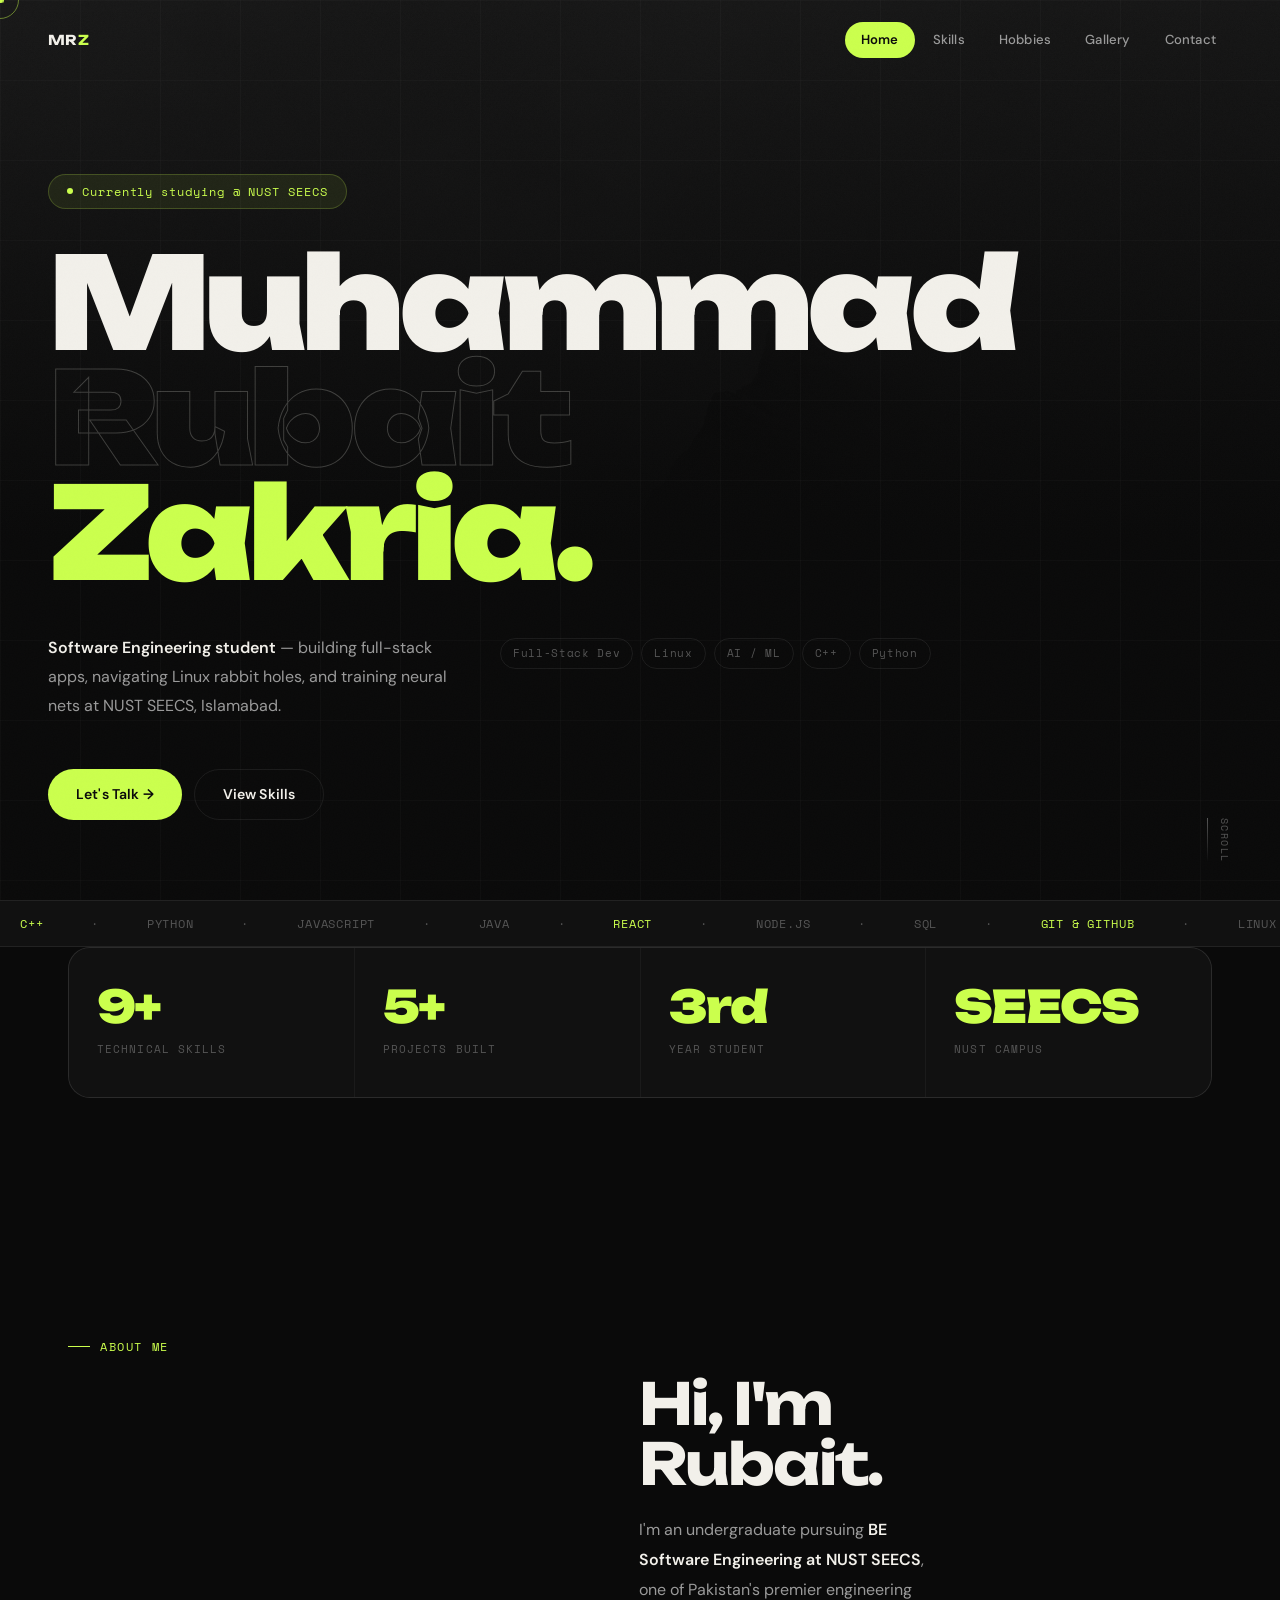
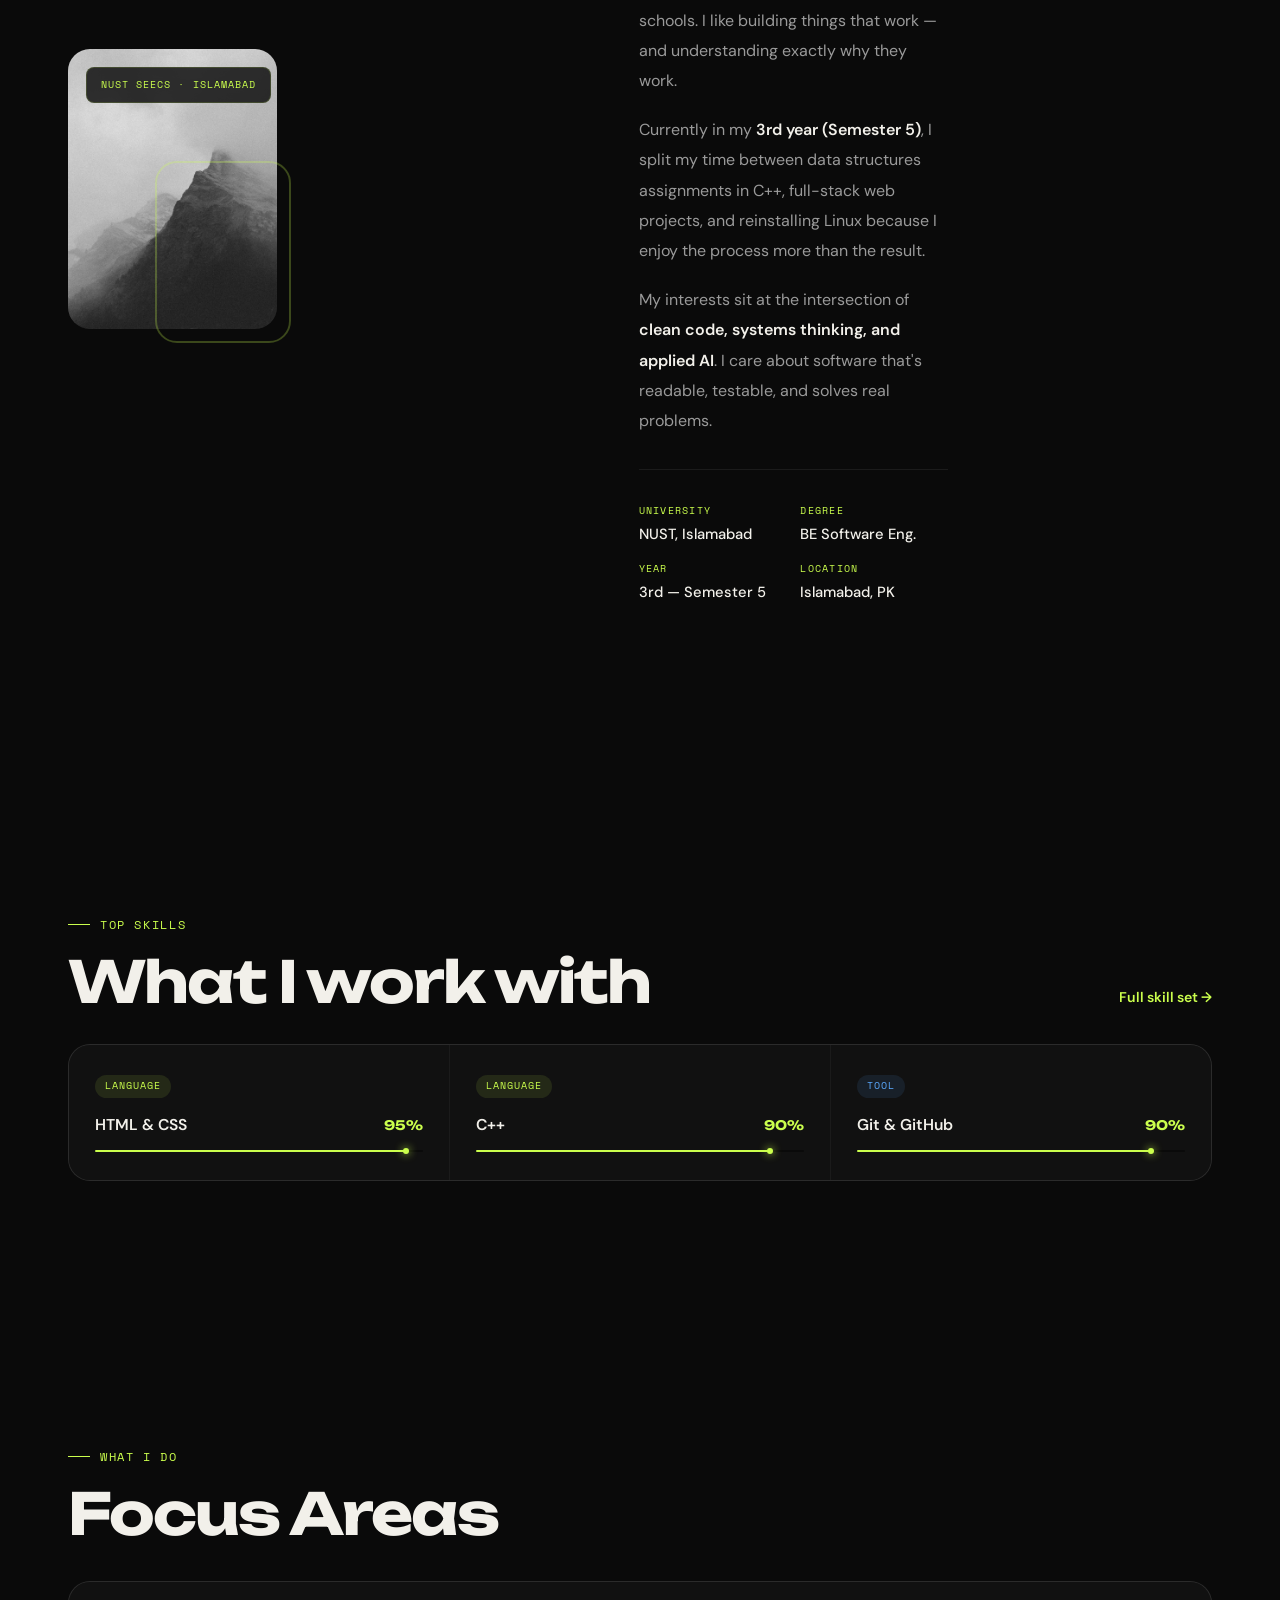
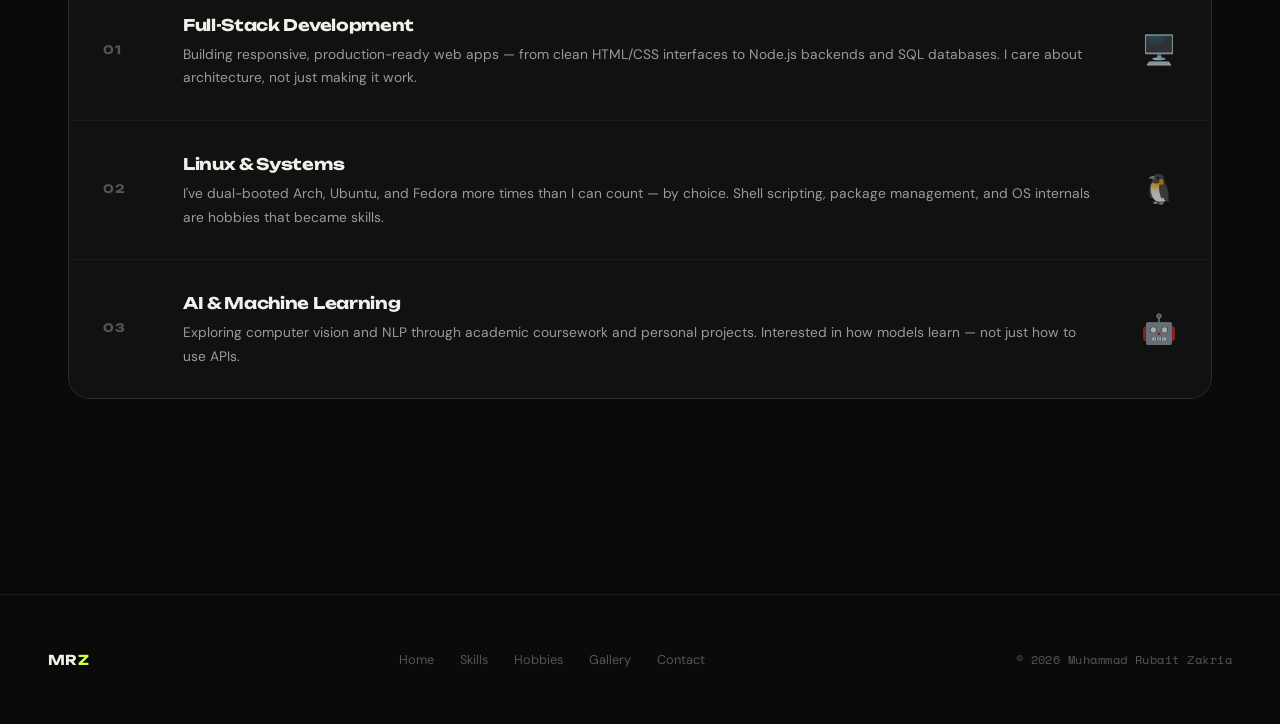
==== index.html @ 97ca0c3e "feat: Portfolio v2.0 — complete UI/UX makeover New design system: Editorial Dark x Electric Lime - B" ====
﻿<!DOCTYPE html>
<!-- index.html — Home · Portfolio v2.0 · Muhammad Rubait Zakria -->
<html lang="en">
<head>
  <meta charset="UTF-8">
  <meta name="viewport" content="width=device-width, initial-scale=1.0">
  <meta name="description" content="Muhammad Rubait Zakria — Software Engineering student at NUST SEECS. Building web apps, exploring AI, and configuring Linux.">
  <meta name="author" content="Muhammad Rubait Zakria">
  <title>Muhammad Rubait Zakria — Software Engineer</title>
  <link rel="preconnect" href="https://fonts.googleapis.com">
  <link rel="preconnect" href="https://fonts.gstatic.com" crossorigin>
  <link rel="stylesheet" href="css/style.css">
</head>
<body>

  <!-- Custom cursor elements -->
  <div class="cursor-dot" id="cursor-dot" aria-hidden="true"></div>
  <div class="cursor-ring" id="cursor-ring" aria-hidden="true"></div>

  <!-- Scroll progress indicator -->
  <div id="scroll-progress" role="progressbar" aria-label="Page scroll progress"></div>

  <!-- ===== NAVIGATION ===== -->
  <nav class="nav" id="main-nav" aria-label="Main navigation">
    <a href="index.html" class="nav-logo">MR<span>Z</span></a>
    <div class="nav-links" id="nav-links">
      <!-- Active class marks current page -->
      <a href="index.html" class="active" aria-current="page">Home</a>
      <a href="skills.html">Skills</a>
      <a href="hobbies.html">Hobbies</a>
      <a href="gallery.html">Gallery</a>
      <a href="contact.html">Contact</a>
    </div>
    <button class="nav-toggle" id="nav-toggle" aria-label="Toggle navigation menu" aria-expanded="false">
      <span></span><span></span><span></span>
    </button>
  </nav>

  <!-- ===== HERO SECTION ===== -->
  <section class="hero" id="hero" aria-labelledby="hero-title">
    <!-- Subtle background photo -->
    <div class="hero-bg-photo" aria-hidden="true">
      <img src="images/05.jpg" alt="">
    </div>
    <!-- Decorative grid lines -->
    <div class="hero-grid-lines" aria-hidden="true"></div>

    <div class="hero-inner">
      <!-- Availability badge -->
      <div class="hero-badge">
        <span class="hero-badge-dot" aria-hidden="true"></span>
        Currently studying @ NUST SEECS
      </div>

      <!-- Big editorial name -->
      <h1 class="hero-title" id="hero-title">
        <span class="ln1">Muhammad</span>
        <span class="ln2">Rubait</span>
        <span class="ln3">Zakria.</span>
      </h1>

      <!-- Description + tags row -->
      <div class="hero-meta">
        <p class="hero-desc">
          <strong>Software Engineering student</strong> — building full-stack apps,
          navigating Linux rabbit holes, and training neural nets at NUST SEECS, Islamabad.
        </p>
        <div class="hero-tags" aria-label="Key skills">
          <span>Full-Stack Dev</span>
          <span>Linux</span>
          <span>AI / ML</span>
          <span>C++</span>
          <span>Python</span>
        </div>
      </div>

      <!-- CTAs -->
      <div class="hero-cta">
        <a href="contact.html" class="btn btn-primary" id="hero-cta-contact">Let's Talk →</a>
        <a href="skills.html"  class="btn btn-ghost"   id="hero-cta-skills">View Skills</a>
      </div>
    </div>

    <!-- Scroll hint -->
    <div class="scroll-hint" aria-hidden="true">
      <span>Scroll</span>
      <div class="scroll-hint-line"></div>
    </div>
  </section>

  <!-- ===== SKILLS TICKER ===== -->
  <!-- Horizontal scrolling marquee of technologies -->
  <div class="ticker-wrap" aria-hidden="true">
    <div class="ticker-track">
      <!-- First copy -->
      <span class="t-accent">C++</span><span>&nbsp;·&nbsp;</span>
      <span>Python</span><span>&nbsp;·&nbsp;</span>
      <span>JavaScript</span><span>&nbsp;·&nbsp;</span>
      <span>Java</span><span>&nbsp;·&nbsp;</span>
      <span class="t-accent">React</span><span>&nbsp;·&nbsp;</span>
      <span>Node.js</span><span>&nbsp;·&nbsp;</span>
      <span>SQL</span><span>&nbsp;·&nbsp;</span>
      <span class="t-accent">Git &amp; GitHub</span><span>&nbsp;·&nbsp;</span>
      <span>Linux</span><span>&nbsp;·&nbsp;</span>
      <span>AI / ML</span><span>&nbsp;·&nbsp;</span>
      <span class="t-accent">HTML &amp; CSS</span><span>&nbsp;·&nbsp;</span>
      <span>Arch Linux</span><span>&nbsp;·&nbsp;</span>
      <span>Open Source</span><span>&nbsp;·&nbsp;</span>
      <!-- Second copy (duplicate for seamless loop) -->
      <span class="t-accent">C++</span><span>&nbsp;·&nbsp;</span>
      <span>Python</span><span>&nbsp;·&nbsp;</span>
      <span>JavaScript</span><span>&nbsp;·&nbsp;</span>
      <span>Java</span><span>&nbsp;·&nbsp;</span>
      <span class="t-accent">React</span><span>&nbsp;·&nbsp;</span>
      <span>Node.js</span><span>&nbsp;·&nbsp;</span>
      <span>SQL</span><span>&nbsp;·&nbsp;</span>
      <span class="t-accent">Git &amp; GitHub</span><span>&nbsp;·&nbsp;</span>
      <span>Linux</span><span>&nbsp;·&nbsp;</span>
      <span>AI / ML</span><span>&nbsp;·&nbsp;</span>
      <span class="t-accent">HTML &amp; CSS</span><span>&nbsp;·&nbsp;</span>
      <span>Arch Linux</span><span>&nbsp;·&nbsp;</span>
      <span>Open Source</span><span>&nbsp;·&nbsp;</span>
    </div>
  </div>

  <!-- ===== STATS STRIP ===== -->
  <div class="stats-strip">
    <!-- grid-box applies the divided-grid visual -->
    <div class="grid-box stats-row">
      <div class="grid-cell stat-cell">
        <!-- data-count triggers the JS counter animation -->
        <span class="stat-num" data-count="9" data-suffix="+">9+</span>
        <span class="stat-lbl">Technical Skills</span>
      </div>
      <div class="grid-cell stat-cell">
        <span class="stat-num" data-count="5" data-suffix="+">5+</span>
        <span class="stat-lbl">Projects Built</span>
      </div>
      <div class="grid-cell stat-cell">
        <span class="stat-num">3rd</span>
        <span class="stat-lbl">Year Student</span>
      </div>
      <div class="grid-cell stat-cell">
        <span class="stat-num">SEECS</span>
        <span class="stat-lbl">NUST Campus</span>
      </div>
    </div>
  </div>

  <!-- ===== ABOUT ME ===== -->
  <!-- Float layout meets Lab 03 float/clear requirement -->
  <section class="section" id="about" aria-labelledby="about-heading">
    <div class="eyebrow">About me</div>

    <!-- about-split uses CSS grid on modern browsers;
         about-img-col/about-text-col use float as fallback (Lab 03) -->
    <div class="about-split clearfix">

      <div class="about-img-col">
        <div class="about-img-frame">
          <img src="images/05.jpg" alt="Muhammad Rubait Zakria — profile photo">
          <div class="about-tag">NUST SEECS · Islamabad</div>
        </div>
        <div class="about-img-accent" aria-hidden="true"></div>
      </div>

      <div class="about-text-col">
        <h2 class="h-xl" id="about-heading" style="margin-bottom:20px;">Hi, I'm Rubait.</h2>
        <div class="about-body">
          <p>I'm an undergraduate pursuing <strong>BE Software Engineering at NUST SEECS</strong>, one of Pakistan's premier engineering schools. I like building things that work — and understanding exactly why they work.</p>
          <p>Currently in my <strong>3rd year (Semester 5)</strong>, I split my time between data structures assignments in C++, full-stack web projects, and reinstalling Linux because I enjoy the process more than the result.</p>
          <p>My interests sit at the intersection of <strong>clean code, systems thinking, and applied AI</strong>. I care about software that's readable, testable, and solves real problems.</p>
        </div>
        <div class="about-details-grid">
          <div class="detail-row">
            <div class="detail-label">University</div>
            <div class="detail-value">NUST, Islamabad</div>
          </div>
          <div class="detail-row">
            <div class="detail-label">Degree</div>
            <div class="detail-value">BE Software Eng.</div>
          </div>
          <div class="detail-row">
            <div class="detail-label">Year</div>
            <div class="detail-value">3rd — Semester 5</div>
          </div>
          <div class="detail-row">
            <div class="detail-label">Location</div>
            <div class="detail-value">Islamabad, PK</div>
          </div>
        </div>
      </div>

    </div>
    <!-- Clear floats -->
    <div class="clear"></div>
  </section>

  <!-- ===== FEATURED SKILLS ===== -->
  <section class="section" id="skills-preview" aria-labelledby="skills-heading">
    <div class="flex-between" style="margin-bottom:32px;">
      <div>
        <div class="eyebrow">Top Skills</div>
        <h2 class="h-xl" id="skills-heading">What I work with</h2>
      </div>
      <a href="skills.html" class="link-arrow" id="skills-all-link">Full skill set →</a>
    </div>

    <!-- 3-column grid of skill bars -->
    <div class="grid-box skills-preview-grid">
      <div class="grid-cell skill-cell">
        <span class="skill-badge badge-lang">Language</span>
        <div class="skill-name-row">
          <span class="skill-name">HTML &amp; CSS</span>
          <span class="skill-pct">95%</span>
        </div>
        <div class="skill-track"><div class="skill-fill w-95"></div></div>
      </div>
      <div class="grid-cell skill-cell">
        <span class="skill-badge badge-lang">Language</span>
        <div class="skill-name-row">
          <span class="skill-name">C++</span>
          <span class="skill-pct">90%</span>
        </div>
        <div class="skill-track"><div class="skill-fill w-90"></div></div>
      </div>
      <div class="grid-cell skill-cell">
        <span class="skill-badge badge-tool">Tool</span>
        <div class="skill-name-row">
          <span class="skill-name">Git &amp; GitHub</span>
          <span class="skill-pct">90%</span>
        </div>
        <div class="skill-track"><div class="skill-fill w-90"></div></div>
      </div>
    </div>
  </section>

  <!-- ===== WHAT I DO ===== -->
  <section class="section" id="services" aria-labelledby="services-heading">
    <div class="eyebrow">What I do</div>
    <h2 class="h-xl" id="services-heading" style="margin-bottom:36px;">Focus Areas</h2>

    <!-- Numbered list of disciplines -->
    <div class="services-list">
      <div class="service-row">
        <span class="service-num">01</span>
        <div class="service-body">
          <h3>Full-Stack Development</h3>
          <p>Building responsive, production-ready web apps — from clean HTML/CSS interfaces to Node.js backends and SQL databases. I care about architecture, not just making it work.</p>
        </div>
        <span class="service-emoji" aria-hidden="true">🖥️</span>
      </div>
      <div class="service-row">
        <span class="service-num">02</span>
        <div class="service-body">
          <h3>Linux &amp; Systems</h3>
          <p>I've dual-booted Arch, Ubuntu, and Fedora more times than I can count — by choice. Shell scripting, package management, and OS internals are hobbies that became skills.</p>
        </div>
        <span class="service-emoji" aria-hidden="true">🐧</span>
      </div>
      <div class="service-row">
        <span class="service-num">03</span>
        <div class="service-body">
          <h3>AI &amp; Machine Learning</h3>
          <p>Exploring computer vision and NLP through academic coursework and personal projects. Interested in how models learn — not just how to use APIs.</p>
        </div>
        <span class="service-emoji" aria-hidden="true">🤖</span>
      </div>
    </div>
  </section>

  <!-- ===== FOOTER ===== -->
  <footer>
    <div class="footer-inner">
      <a href="index.html" class="footer-logo">MR<span>Z</span></a>
      <nav class="footer-nav" aria-label="Footer navigation">
        <a href="index.html">Home</a>
        <a href="skills.html">Skills</a>
        <a href="hobbies.html">Hobbies</a>
        <a href="gallery.html">Gallery</a>
        <a href="contact.html">Contact</a>
      </nav>
      <p class="footer-copy">© 2026 Muhammad Rubait Zakria</p>
    </div>
  </footer>

  <script src="js/main.js"></script>
</body>
</html>
---- css/style.css ----
﻿/* ═══════════════════════════════════════════════════════════════
   PORTFOLIO v2.0  ·  Muhammad Rubait Zakria
   Design System : Editorial Dark — Electric Lime
   Fonts         : Unbounded (display) · DM Sans (body) · Space Mono (mono)
   Palette       : #0A0A0A base  ·  #CBFF4D accent  ·  #FF5F3D secondary
   ═══════════════════════════════════════════════════════════════ */

/* ── 0. GOOGLE FONTS ─────────────────────────────────────────── */
@import url("https://fonts.googleapis.com/css2?family=Unbounded:wght@400;700;900&family=DM+Sans:ital,opsz,wght@0,9..40,300;0,9..40,400;0,9..40,500;0,9..40,600;1,9..40,300&family=Space+Mono:wght@400;700&display=swap");

/* ── 1. DESIGN TOKENS ────────────────────────────────────────── */
:root {
  --bg:           #0A0A0A;
  --bg-raised:    #111111;
  --bg-card:      #181818;
  --bg-hover:     #202020;
  --ink:          #F2F0EA;
  --ink-2:        #9A9A9A;
  --ink-3:        #555555;
  --lime:         #CBFF4D;
  --lime-dark:    #a8d93a;
  --coral:        #FF5F3D;
  --sky:          #5BAAFF;
  --border:       rgba(255,255,255,0.07);
  --border-hover: rgba(203,255,77,0.25);
  --shadow-md:    0 8px 32px rgba(0,0,0,0.4);
  --shadow-lime:  0 0 40px rgba(203,255,77,0.12);
  --r-xs: 4px; --r-sm: 8px; --r-md: 14px; --r-lg: 22px; --r-xl: 36px;
  --ease-out: cubic-bezier(0.16,1,0.3,1);
  --ease-std: cubic-bezier(0.4,0,0.2,1);
  --t-fast: 0.15s cubic-bezier(0.4,0,0.2,1);
  --t-med:  0.3s  cubic-bezier(0.4,0,0.2,1);
  --t-slow: 0.65s cubic-bezier(0.16,1,0.3,1);
  --font-display: "Unbounded", sans-serif;
  --font-body:    "DM Sans", system-ui, sans-serif;
  --font-mono:    "Space Mono", monospace;
  --section-v:    clamp(64px,9vw,128px);
  --container:    1240px;
  --gap-h:        clamp(24px,4vw,48px);
}

/* ── 2. RESET ────────────────────────────────────────────────── */
*,*::before,*::after{margin:0;padding:0;box-sizing:border-box}
html{scroll-behavior:smooth;font-size:16px;-webkit-text-size-adjust:100%}
body{font-family:var(--font-body);background-color:var(--bg);color:var(--ink);line-height:1.65;overflow-x:hidden;cursor:none}
@media(pointer:coarse){body{cursor:auto}}
img{display:block;max-width:100%;height:auto}
a{color:inherit;text-decoration:none}
ul,ol{list-style:none}
button{cursor:pointer;border:none;background:none;font:inherit;color:inherit}
input,textarea,select{font:inherit}

/* ── 3. NOISE TEXTURE ────────────────────────────────────────── */
body::before{
  content:"";position:fixed;inset:0;
  background-image:url("data:image/svg+xml,%3Csvg xmlns='http://www.w3.org/2000/svg' width='300' height='300'%3E%3Cfilter id='g'%3E%3CfeTurbulence type='fractalNoise' baseFrequency='0.75' numOctaves='4' stitchTiles='stitch'/%3E%3C/filter%3E%3Crect width='100%25' height='100%25' filter='url(%23g)' opacity='0.05'/%3E%3C/svg%3E");
  pointer-events:none;z-index:9999;opacity:0.35
}

/* ── 4. CUSTOM CURSOR ────────────────────────────────────────── */
.cursor-dot,.cursor-ring{position:fixed;pointer-events:none;z-index:10000;transform:translate(-50%,-50%);will-change:left,top}
.cursor-dot{width:7px;height:7px;background:var(--lime);border-radius:50%}
.cursor-ring{width:38px;height:38px;border:1.5px solid rgba(203,255,77,0.45);border-radius:50%;transition:width .25s,height .25s,border-color .2s}
.cursor-ring.hovered{width:60px;height:60px;border-color:var(--lime)}

/* ── 5. SCROLL PROGRESS ──────────────────────────────────────── */
#scroll-progress{position:fixed;top:0;left:0;height:2px;width:0%;background:var(--lime);z-index:9998;transition:width .08s linear}

/* ── 6. NAVIGATION ───────────────────────────────────────────── */
.nav{position:fixed;top:0;left:0;right:0;z-index:1000;padding:22px var(--gap-h);display:flex;align-items:center;justify-content:space-between;gap:24px;transition:background var(--t-med),border-bottom var(--t-med),backdrop-filter var(--t-med),padding var(--t-med)}
.nav.scrolled{padding-top:14px;padding-bottom:14px;background:rgba(10,10,10,0.82);backdrop-filter:blur(24px);-webkit-backdrop-filter:blur(24px);border-bottom:1px solid var(--border)}
.nav-logo{font-family:var(--font-display);font-size:.85rem;font-weight:700;letter-spacing:.02em;color:var(--ink);transition:color var(--t-fast);flex-shrink:0}
.nav-logo span{color:var(--lime)}
.nav-logo:hover{color:var(--lime)}
.nav-links{display:flex;align-items:center;gap:2px}
.nav-links a{font-size:.82rem;font-weight:500;color:var(--ink-2);padding:7px 16px;border-radius:100px;letter-spacing:.015em;transition:color var(--t-fast),background var(--t-fast);white-space:nowrap}
.nav-links a:hover{color:var(--ink);background:var(--bg-raised)}
.nav-links a.active{color:#0A0A0A;background:var(--lime);font-weight:600}
.nav-toggle{display:none;flex-direction:column;gap:5px;padding:6px;border-radius:var(--r-xs);cursor:pointer;background:none;border:none}
.nav-toggle span{display:block;width:22px;height:1.5px;background:var(--ink);border-radius:2px;transition:transform var(--t-med),opacity var(--t-fast)}
.nav-toggle.open span:nth-child(1){transform:translateY(6.5px) rotate(45deg)}
.nav-toggle.open span:nth-child(2){opacity:0}
.nav-toggle.open span:nth-child(3){transform:translateY(-6.5px) rotate(-45deg)}

/* ── 7. LAYOUT ───────────────────────────────────────────────── */
.container{max-width:var(--container);margin:0 auto;padding-left:var(--gap-h);padding-right:var(--gap-h)}
.section{padding-top:var(--section-v);padding-bottom:var(--section-v);padding-left:var(--gap-h);padding-right:var(--gap-h);max-width:var(--container);margin-left:auto;margin-right:auto}
.float-left{float:left}
.float-right{float:right}
.clear{clear:both}
.clearfix::after{content:"";display:table;clear:both}

/* ── 8. EYEBROW ──────────────────────────────────────────────── */
.eyebrow{display:inline-flex;align-items:center;gap:10px;font-family:var(--font-mono);font-size:.72rem;letter-spacing:.14em;text-transform:uppercase;color:var(--lime);margin-bottom:18px}
.eyebrow::before{content:"";display:inline-block;width:22px;height:1px;background:var(--lime)}

/* ── 9. TYPOGRAPHY ───────────────────────────────────────────── */
.h-xl{font-family:var(--font-display);font-size:clamp(2.2rem,4.5vw,4rem);font-weight:700;line-height:1.05;letter-spacing:-.035em;color:var(--ink)}
.h-md{font-family:var(--font-display);font-size:clamp(1.1rem,1.6vw,1.35rem);font-weight:700;letter-spacing:-.02em;color:var(--ink)}
.body-lg{font-size:1.05rem;color:var(--ink-2);line-height:1.85}

/* ── 10. BUTTONS ─────────────────────────────────────────────── */
.btn{display:inline-flex;align-items:center;gap:8px;padding:13px 28px;border-radius:100px;font-weight:600;font-size:.88rem;letter-spacing:.01em;transition:background var(--t-fast),color var(--t-fast),transform var(--t-med),box-shadow var(--t-med),border-color var(--t-fast);white-space:nowrap}
.btn-primary{background:var(--lime);color:#0A0A0A}
.btn-primary:hover{background:#d9ff5a;transform:translateY(-2px);box-shadow:0 10px 28px rgba(203,255,77,.28)}
.btn-ghost{background:transparent;color:var(--ink);border:1.5px solid var(--border)}
.btn-ghost:hover{border-color:var(--lime);color:var(--lime);transform:translateY(-2px)}
.btn-outline{background:transparent;color:var(--lime);border:1.5px solid var(--lime)}
.btn-outline:hover{background:var(--lime);color:#0A0A0A;transform:translateY(-2px)}

/* ── 11. GRID BOX ────────────────────────────────────────────── */
.grid-box{display:grid;gap:1px;background:var(--border);border:1px solid var(--border);border-radius:var(--r-lg);overflow:hidden}
.grid-cell{background:var(--bg-raised);transition:background var(--t-med)}
.grid-cell:hover{background:var(--bg-card)}

/* ── 12. HERO ────────────────────────────────────────────────── */
.hero{min-height:100svh;display:flex;flex-direction:column;justify-content:flex-end;padding:170px var(--gap-h) 80px;position:relative;overflow:hidden}
.hero-bg-photo{position:absolute;inset:0;z-index:0}
.hero-bg-photo img{width:100%;height:100%;object-fit:cover;opacity:.06;filter:grayscale(100%) contrast(1.3)}
.hero-bg-photo::after{content:"";position:absolute;inset:0;background:linear-gradient(to top,var(--bg) 40%,transparent)}
.hero-grid-lines{position:absolute;inset:0;background-image:linear-gradient(rgba(255,255,255,.018) 1px,transparent 1px),linear-gradient(90deg,rgba(255,255,255,.018) 1px,transparent 1px);background-size:80px 80px;z-index:0;pointer-events:none}
.hero-inner{position:relative;z-index:1;max-width:var(--container);margin:0 auto;width:100%}
.hero-badge{display:inline-flex;align-items:center;gap:9px;font-family:var(--font-mono);font-size:.72rem;letter-spacing:.08em;color:var(--lime);background:rgba(203,255,77,.08);border:1px solid rgba(203,255,77,.2);padding:7px 18px;border-radius:100px;margin-bottom:36px}
.hero-badge-dot{width:6px;height:6px;border-radius:50%;background:var(--lime);animation:dot-pulse 2s ease-in-out infinite;flex-shrink:0}
@keyframes dot-pulse{0%,100%{opacity:1;transform:scale(1)}50%{opacity:.4;transform:scale(1.4)}}
.hero-title{font-family:var(--font-display);font-size:clamp(3.8rem,10vw,10.5rem);font-weight:900;letter-spacing:-.045em;line-height:.9;margin-bottom:44px}
.hero-title .ln1{color:var(--ink);display:block}
.hero-title .ln2{display:block;-webkit-text-fill-color:transparent;-webkit-text-stroke:1px rgba(242,240,234,.22)}
.hero-title .ln3{color:var(--lime);display:block}
.hero-meta{display:flex;align-items:flex-start;gap:52px;margin-bottom:48px;flex-wrap:wrap}
.hero-desc{font-size:1rem;color:var(--ink-2);line-height:1.8;max-width:400px}
.hero-desc strong{color:var(--ink);font-weight:600}
.hero-tags{display:flex;flex-wrap:wrap;gap:8px;padding-top:4px}
.hero-tags span{font-family:var(--font-mono);font-size:.7rem;letter-spacing:.06em;color:var(--ink-3);border:1px solid var(--border);padding:5px 12px;border-radius:100px}
.hero-cta{display:flex;gap:12px;flex-wrap:wrap}
.scroll-hint{position:absolute;bottom:38px;right:var(--gap-h);z-index:1;display:flex;flex-direction:column;align-items:center;gap:8px;font-family:var(--font-mono);font-size:.62rem;letter-spacing:.14em;text-transform:uppercase;color:var(--ink-3);writing-mode:vertical-rl}
.scroll-hint-line{width:1px;height:44px;background:linear-gradient(to bottom,var(--ink-3),transparent);animation:scroll-grow 2s ease-in-out infinite}
@keyframes scroll-grow{0%,100%{transform:scaleY(.3);opacity:.4}50%{transform:scaleY(1);opacity:1}}

/* ── 13. TICKER ──────────────────────────────────────────────── */
.ticker-wrap{overflow:hidden;border-top:1px solid var(--border);border-bottom:1px solid var(--border);background:var(--bg-raised);padding:13px 0;user-select:none}
.ticker-track{display:flex;width:max-content;animation:ticker-run 28s linear infinite}
.ticker-track:hover{animation-play-state:paused}
.ticker-track span{font-family:var(--font-mono);font-size:.72rem;letter-spacing:.07em;text-transform:uppercase;color:var(--ink-3);padding:0 20px;white-space:nowrap}
.ticker-track span.t-accent{color:var(--lime)}
@keyframes ticker-run{from{transform:translateX(0)}to{transform:translateX(-50%)}}

/* ── 14. STATS ───────────────────────────────────────────────── */
.stats-strip{padding:0 var(--gap-h) var(--section-v);max-width:var(--container);margin:0 auto}
.stats-row{grid-template-columns:repeat(4,1fr)}
.stat-cell{padding:36px 28px}
.stat-num{font-family:var(--font-display);font-size:clamp(2rem,3.5vw,3.2rem);font-weight:900;letter-spacing:-.04em;color:var(--lime);line-height:1;margin-bottom:6px;display:block}
.stat-lbl{font-family:var(--font-mono);font-size:.68rem;letter-spacing:.1em;text-transform:uppercase;color:var(--ink-3)}

/* ── 15. ABOUT ───────────────────────────────────────────────── */
.about-split{display:grid;grid-template-columns:1fr 1.15fr;gap:72px;align-items:center}
.about-img-col{float:left;width:42%;position:relative}
.about-text-col{float:right;width:54%}
.about-img-frame{border-radius:var(--r-lg);overflow:hidden;aspect-ratio:3/4;background:var(--bg-card);position:relative}
.about-img-frame img{width:100%;height:100%;object-fit:cover;filter:grayscale(20%);transition:filter var(--t-slow)}
.about-img-col:hover .about-img-frame img{filter:grayscale(0%)}
.about-img-accent{position:absolute;bottom:-14px;right:-14px;width:65%;height:65%;border:2px solid rgba(203,255,77,.25);border-radius:var(--r-lg);pointer-events:none}
.about-tag{position:absolute;top:18px;left:18px;font-family:var(--font-mono);font-size:.65rem;letter-spacing:.1em;text-transform:uppercase;color:var(--lime);background:rgba(10,10,10,.82);backdrop-filter:blur(8px);border:1px solid rgba(203,255,77,.15);padding:8px 14px;border-radius:var(--r-sm);z-index:1}
.about-body p{color:var(--ink-2);line-height:1.9;margin-bottom:18px}
.about-body p strong{color:var(--ink);font-weight:600}
.about-details-grid{display:grid;grid-template-columns:1fr 1fr;gap:14px;margin-top:32px;padding-top:32px;border-top:1px solid var(--border)}
.detail-label{font-family:var(--font-mono);font-size:.65rem;letter-spacing:.12em;text-transform:uppercase;color:var(--lime);margin-bottom:3px}
.detail-value{font-size:.92rem;font-weight:500;color:var(--ink)}

/* ── 16. SKILL CELLS ─────────────────────────────────────────── */
.skills-preview-grid{grid-template-columns:repeat(3,1fr);margin-bottom:28px}
.skill-cell{padding:26px 26px 28px}
.skill-badge{display:inline-block;font-family:var(--font-mono);font-size:.62rem;letter-spacing:.1em;text-transform:uppercase;padding:3px 10px;border-radius:100px;margin-bottom:14px}
.badge-lang{background:rgba(203,255,77,.1);color:var(--lime)}
.badge-tool{background:rgba(91,170,255,.1);color:var(--sky)}
.badge-fw{background:rgba(255,95,61,.12);color:var(--coral)}
.skill-name-row{display:flex;justify-content:space-between;align-items:baseline;margin-bottom:12px}
.skill-name{font-size:.98rem;font-weight:600;color:var(--ink)}
.skill-pct{font-family:var(--font-display);font-size:.82rem;font-weight:700;color:var(--lime)}
.skill-track{height:2px;background:var(--bg);border-radius:4px;overflow:visible}
.skill-fill{height:100%;background:var(--lime);border-radius:4px;position:relative;transition:width 1.4s cubic-bezier(0.16,1,0.3,1)}
.skill-fill::after{content:"";position:absolute;right:-2px;top:-2px;width:6px;height:6px;background:var(--lime);border-radius:50%;box-shadow:0 0 8px var(--lime)}
.w-95{width:95%} .w-90{width:90%} .w-85{width:85%} .w-80{width:80%} .w-75{width:75%} .w-70{width:70%} .w-65{width:65%} .w-60{width:60%}

/* ── 17. SERVICES ────────────────────────────────────────────── */
.services-list{display:flex;flex-direction:column;gap:1px;background:var(--border);border:1px solid var(--border);border-radius:var(--r-lg);overflow:hidden}
.service-row{background:var(--bg-raised);padding:30px 34px;display:grid;grid-template-columns:56px 1fr 52px;align-items:center;gap:24px;transition:background var(--t-med);cursor:default}
.service-row:hover{background:var(--bg-card)}
.service-num{font-family:var(--font-display);font-size:.72rem;font-weight:700;letter-spacing:.06em;color:var(--ink-3)}
.service-body h3{font-family:var(--font-display);font-size:1rem;font-weight:700;letter-spacing:-.02em;color:var(--ink);margin-bottom:5px}
.service-body p{font-size:.86rem;color:var(--ink-2);line-height:1.7}
.service-emoji{font-size:1.8rem;text-align:right;line-height:1;opacity:.65;transition:opacity var(--t-fast),transform var(--t-med)}
.service-row:hover .service-emoji{opacity:1;transform:scale(1.1) rotate(-4deg)}
.link-arrow{display:inline-flex;align-items:center;gap:8px;font-size:.88rem;font-weight:600;color:var(--lime);border-bottom:1px solid transparent;padding-bottom:2px;transition:gap var(--t-med),border-color var(--t-med)}
.link-arrow:hover{gap:14px;border-color:var(--lime)}

/* ── 18. PAGE HERO ───────────────────────────────────────────── */
.page-hero{padding:160px var(--gap-h) 80px;border-bottom:1px solid var(--border);position:relative;overflow:hidden}
.page-hero-gfx{position:absolute;inset:0;background-image:linear-gradient(rgba(255,255,255,.016) 1px,transparent 1px),linear-gradient(90deg,rgba(255,255,255,.016) 1px,transparent 1px);background-size:60px 60px;pointer-events:none}
.page-hero-inner{max-width:var(--container);margin:0 auto;position:relative;z-index:1}
.page-hero h1{font-family:var(--font-display);font-size:clamp(3.2rem,8vw,8rem);font-weight:900;letter-spacing:-.045em;line-height:.9;color:var(--ink);margin-bottom:24px}
.page-hero h1 .hollow{-webkit-text-fill-color:transparent;-webkit-text-stroke:1px rgba(242,240,234,.22)}
.page-subtitle{font-size:1.05rem;color:var(--ink-2);max-width:540px;line-height:1.8}

/* ── 19. SKILLS PAGE ─────────────────────────────────────────── */
.skills-full-grid{grid-template-columns:repeat(2,1fr)}
.skill-full-cell{padding:26px 28px 28px;position:relative}
.skill-full-cell::before{content:"";position:absolute;left:0;top:0;bottom:0;width:2px;background:var(--lime);transform:scaleY(0);transform-origin:bottom;transition:transform var(--t-med)}
.grid-cell:hover .skill-full-cell::before{transform:scaleY(1)}
.soft-grid{display:grid;grid-template-columns:repeat(4,1fr);gap:16px}
.soft-card{background:var(--bg-raised);border:1px solid var(--border);border-radius:var(--r-md);padding:28px 20px 24px;text-align:center;transition:border-color var(--t-med),transform var(--t-med)}
.soft-card:hover{border-color:var(--border-hover);transform:translateY(-4px)}
.soft-icon{font-size:2rem;display:block;margin-bottom:14px;line-height:1}
.soft-card h4{font-family:var(--font-display);font-size:.88rem;font-weight:700;letter-spacing:-.015em;color:var(--ink);margin-bottom:8px}
.soft-card p{font-size:.8rem;color:var(--ink-2);line-height:1.7}
.timeline{position:relative;padding-left:28px;max-width:740px}
.timeline::before{content:"";position:absolute;left:4px;top:8px;bottom:8px;width:1px;background:var(--border)}
.tl-item{position:relative;padding-bottom:44px}
.tl-item:last-child{padding-bottom:0}
.tl-item::before{content:"";position:absolute;left:-26px;top:8px;width:10px;height:10px;border-radius:50%;background:var(--lime);border:2px solid var(--bg);box-shadow:0 0 0 3px rgba(203,255,77,.18)}
.tl-year{font-family:var(--font-mono);font-size:.68rem;letter-spacing:.1em;text-transform:uppercase;color:var(--lime);margin-bottom:8px}
.tl-item h4{font-family:var(--font-display);font-size:1.02rem;font-weight:700;letter-spacing:-.02em;color:var(--ink);margin-bottom:10px}
.tl-item p{font-size:.88rem;color:var(--ink-2);line-height:1.85}

/* ── 20. HOBBIES ─────────────────────────────────────────────── */
.bento-grid{display:grid;grid-template-columns:repeat(3,1fr);gap:14px}
.bento-card{background:var(--bg-raised);border:1px solid var(--border);border-radius:var(--r-lg);padding:30px 28px;position:relative;overflow:hidden;transition:border-color var(--t-med),transform var(--t-med),box-shadow var(--t-med)}
.bento-card:hover{border-color:var(--border-hover);transform:translateY(-3px);box-shadow:var(--shadow-lime)}
.bento-card.span-2{grid-column:span 2}
.bento-card.span-full{grid-column:span 3}
.bento-icon{font-size:2.6rem;line-height:1;margin-bottom:18px;display:block}
.bento-card h3{font-family:var(--font-display);font-size:1rem;font-weight:700;letter-spacing:-.02em;color:var(--ink);margin-bottom:10px}
.bento-card p{font-size:.86rem;color:var(--ink-2);line-height:1.8;margin-bottom:12px}
.bento-card ul li{font-size:.82rem;color:var(--ink-2);padding:4px 0 4px 18px;position:relative}
.bento-card ul li::before{content:"→";position:absolute;left:0;color:var(--lime);font-size:.7rem;top:6px}
.bento-bg-glyph{position:absolute;bottom:-10px;right:-4px;font-size:7rem;line-height:1;opacity:.04;pointer-events:none;user-select:none}
.quote-block{border-left:3px solid var(--lime);padding:24px 36px;max-width:840px;margin:0 auto}
.quote-block blockquote{font-family:var(--font-display);font-size:clamp(1.35rem,3vw,2.1rem);font-weight:700;letter-spacing:-.03em;line-height:1.3;color:var(--ink);margin-bottom:14px}
.quote-block cite{font-family:var(--font-mono);font-size:.75rem;letter-spacing:.08em;text-transform:uppercase;color:var(--lime);font-style:normal}
.fun-fact-box{background:linear-gradient(135deg,rgba(203,255,77,.05),rgba(255,95,61,.04));border:1px solid rgba(203,255,77,.14);border-radius:var(--r-lg);padding:52px 40px;text-align:center;position:relative;overflow:hidden}
.fun-fact-box::before{content:"!";position:absolute;top:-30px;right:16px;font-family:var(--font-display);font-size:12rem;font-weight:900;color:var(--lime);opacity:.04;line-height:1;pointer-events:none}
.fun-fact-box h3{font-family:var(--font-display);font-size:1.15rem;font-weight:700;color:var(--lime);margin-bottom:12px;letter-spacing:-.02em}
.fun-fact-box p{font-size:.92rem;color:var(--ink-2);max-width:680px;margin:0 auto;line-height:1.85}

/* ── 21. GALLERY ─────────────────────────────────────────────── */
.masonry-grid{column-count:3;column-gap:14px}
.masonry-item{break-inside:avoid;margin-bottom:14px;border-radius:var(--r-md);overflow:hidden;position:relative;border:1px solid var(--border);cursor:zoom-in}
.masonry-item img{width:100%;display:block;filter:grayscale(15%);transition:transform .55s cubic-bezier(0.16,1,0.3,1),filter .4s}
.masonry-item:hover img{transform:scale(1.06);filter:grayscale(0%)}
.masonry-overlay{position:absolute;inset:0;background:linear-gradient(to top,rgba(10,10,10,.88) 0%,transparent 55%);display:flex;flex-direction:column;justify-content:flex-end;padding:18px;opacity:0;transition:opacity var(--t-med)}
.masonry-item:hover .masonry-overlay{opacity:1}
.masonry-cat{font-family:var(--font-mono);font-size:.62rem;letter-spacing:.12em;text-transform:uppercase;color:var(--lime);margin-bottom:3px}
.masonry-title{font-family:var(--font-display);font-size:.92rem;font-weight:700;color:var(--ink);letter-spacing:-.01em}
.masonry-desc{font-size:.75rem;color:var(--ink-2);margin-top:2px}
.gallery-float-wrap{overflow:hidden}
.gallery-float-wrap::after{content:"";display:table;clear:both}
.photo-stats{display:grid;grid-template-columns:repeat(3,1fr);gap:1px;background:var(--border);border:1px solid var(--border);border-radius:var(--r-lg);overflow:hidden;margin-top:56px}
.photo-stat-cell{background:var(--bg-raised);padding:30px 24px;text-align:center;transition:background var(--t-med)}
.photo-stat-cell:hover{background:var(--bg-card)}
.photo-stat-icon{font-size:1.5rem;display:block;margin-bottom:10px}
.photo-stat-num{font-family:var(--font-display);font-size:1.7rem;font-weight:900;color:var(--lime);letter-spacing:-.03em;display:block}
.photo-stat-lbl{font-family:var(--font-mono);font-size:.66rem;letter-spacing:.1em;text-transform:uppercase;color:var(--ink-3);margin-top:4px}
.lightbox{display:none;position:fixed;inset:0;background:rgba(0,0,0,.94);z-index:9000;justify-content:center;align-items:center;padding:40px;backdrop-filter:blur(16px)}
.lightbox.lb-open{display:flex;animation:lb-in .25s cubic-bezier(0.16,1,0.3,1)}
@keyframes lb-in{from{opacity:0}to{opacity:1}}
#lb-img{max-width:90%;max-height:85vh;object-fit:contain;border-radius:var(--r-md);display:block}
.lb-close{position:absolute;top:20px;right:20px;width:42px;height:42px;border-radius:50%;background:rgba(255,255,255,.08);border:1px solid var(--border);color:var(--ink);font-size:1.2rem;display:flex;align-items:center;justify-content:center;cursor:pointer;transition:background var(--t-fast)}
.lb-close:hover{background:rgba(255,255,255,.18)}
#lb-caption{position:fixed;bottom:24px;left:50%;transform:translateX(-50%);font-family:var(--font-mono);font-size:.72rem;letter-spacing:.06em;color:var(--ink-2);text-align:center}

/* ── 22. CONTACT ─────────────────────────────────────────────── */
.contact-layout{display:grid;grid-template-columns:1.4fr 0.6fr;gap:52px;align-items:start}
.form-card{background:var(--bg-raised);border:1px solid var(--border);border-radius:var(--r-lg);padding:40px}
.form-card h3{font-family:var(--font-display);font-size:1.5rem;font-weight:700;letter-spacing:-.03em;color:var(--ink);margin-bottom:6px}
.form-card>p{font-size:.88rem;color:var(--ink-2);margin-bottom:30px;line-height:1.7}
.fld{position:relative;margin-bottom:22px}
.fld label{position:absolute;left:16px;top:50%;transform:translateY(-50%);font-size:.88rem;color:var(--ink-3);pointer-events:none;transition:top .18s,font-size .18s,color .18s,transform .18s;padding:0 3px}
.fld.is-textarea label{top:20px;transform:none}
.fld input,.fld select,.fld textarea{width:100%;padding:20px 16px 10px;background:var(--bg);border:1px solid var(--border);border-radius:var(--r-sm);color:var(--ink);font-size:.95rem;outline:none;transition:border-color var(--t-fast);appearance:none;-webkit-appearance:none}
.fld input:focus,.fld select:focus,.fld textarea:focus{border-color:var(--lime)}
.fld input:focus+label,.fld input:not(:placeholder-shown)+label,.fld textarea:focus+label,.fld textarea:not(:placeholder-shown)+label{top:8px;transform:none;font-size:.68rem;color:var(--lime);letter-spacing:.05em}
.fld select+label{top:8px;transform:none;font-size:.68rem;color:var(--lime);letter-spacing:.05em}
.fld textarea{resize:vertical;min-height:130px;padding-top:24px}
.fld select option{background:var(--bg-card)}
.fld-2col{display:grid;grid-template-columns:1fr 1fr;gap:16px}
.btn-send{width:100%;padding:16px;background:var(--lime);color:#0A0A0A;border:none;border-radius:100px;font-size:.95rem;font-weight:700;letter-spacing:.01em;cursor:pointer;transition:background var(--t-fast),transform var(--t-fast),box-shadow var(--t-fast);font-family:var(--font-body)}
.btn-send:hover{background:#d9ff5a;transform:translateY(-2px);box-shadow:0 10px 28px rgba(203,255,77,.28)}
.btn-send:active{transform:translateY(0)}
.contact-info-col{display:flex;flex-direction:column;gap:12px}
.info-tile{background:var(--bg-raised);border:1px solid var(--border);border-radius:var(--r-md);padding:20px;display:flex;align-items:flex-start;gap:14px;transition:border-color var(--t-med),transform var(--t-med)}
.info-tile:hover{border-color:var(--border-hover);transform:translateX(4px)}
.info-ico{width:42px;height:42px;border-radius:var(--r-sm);background:rgba(203,255,77,.08);display:flex;align-items:center;justify-content:center;font-size:1.2rem;flex-shrink:0}
.info-text h4{font-size:.82rem;font-weight:600;color:var(--ink);margin-bottom:3px}
.info-text p{font-size:.82rem;color:var(--ink-2)}
.info-text a{color:var(--lime);transition:color var(--t-fast)}
.info-text a:hover{color:var(--lime-dark)}
.avail-tile{background:rgba(203,255,77,.05);border:1px solid rgba(203,255,77,.14);border-radius:var(--r-md);padding:20px;text-align:center}
.avail-dot{display:inline-block;width:8px;height:8px;background:#4ade80;border-radius:50%;margin-right:6px;animation:blink 2s ease-in-out infinite}
@keyframes blink{0%,100%{opacity:1}50%{opacity:.25}}
.avail-tile h4{font-size:.9rem;font-weight:600;color:var(--ink);margin-bottom:5px}
.avail-tile p{font-size:.8rem;color:var(--ink-2);line-height:1.7}
.faq-wrap{max-width:820px;margin:0 auto;display:flex;flex-direction:column;gap:1px;background:var(--border);border:1px solid var(--border);border-radius:var(--r-lg);overflow:hidden}
.faq-item{background:var(--bg-raised)}
.faq-item summary{list-style:none;padding:22px 28px;display:flex;align-items:center;justify-content:space-between;gap:16px;cursor:pointer;user-select:none;transition:background var(--t-fast)}
.faq-item summary::-webkit-details-marker{display:none}
.faq-item summary:hover{background:var(--bg-card)}
.faq-q{font-size:.96rem;font-weight:600;color:var(--ink);transition:color var(--t-fast)}
.faq-item[open] .faq-q{color:var(--lime)}
.faq-plus{width:28px;height:28px;border-radius:50%;background:var(--bg-card);border:1px solid var(--border);display:flex;align-items:center;justify-content:center;font-size:1.1rem;color:var(--ink-2);flex-shrink:0;transition:transform var(--t-med),background var(--t-fast),border-color var(--t-fast),color var(--t-fast)}
.faq-item[open] .faq-plus{transform:rotate(45deg);background:var(--lime);border-color:var(--lime);color:#0A0A0A}
.faq-body{padding:0 28px 22px}
.faq-body p{font-size:.88rem;color:var(--ink-2);line-height:1.9}

/* ── 23. FOOTER ──────────────────────────────────────────────── */
footer{border-top:1px solid var(--border);padding:48px var(--gap-h);margin-top:80px}
.footer-inner{max-width:var(--container);margin:0 auto;display:flex;align-items:center;justify-content:space-between;flex-wrap:wrap;gap:20px}
.footer-logo{font-family:var(--font-display);font-size:.85rem;font-weight:700;letter-spacing:.02em;color:var(--ink)}
.footer-logo span{color:var(--lime)}
.footer-nav{display:flex;flex-wrap:wrap;gap:2px}
.footer-nav a{font-size:.8rem;color:var(--ink-3);padding:6px 12px;border-radius:100px;transition:color var(--t-fast),background var(--t-fast)}
.footer-nav a:hover{color:var(--ink);background:var(--bg-raised)}
.footer-copy{font-family:var(--font-mono);font-size:.72rem;letter-spacing:.04em;color:var(--ink-3)}

/* ── 24. UTILITIES ───────────────────────────────────────────── */
.text-center{text-align:center}
.text-lime{color:var(--lime)}
.mt-8{margin-top:8px} .mt-16{margin-top:16px} .mt-24{margin-top:24px} .mt-32{margin-top:32px} .mt-48{margin-top:48px} .mt-64{margin-top:64px}
.mb-8{margin-bottom:8px} .mb-16{margin-bottom:16px} .mb-24{margin-bottom:24px} .mb-32{margin-bottom:32px} .mb-48{margin-bottom:48px}
.flex-between{display:flex;align-items:flex-end;justify-content:space-between;flex-wrap:wrap;gap:16px}
.section-divider{height:1px;background:var(--border);margin:var(--section-v) 0}
.reveal{opacity:1;transform:translateY(0)}

/* ── 25. RESPONSIVE ──────────────────────────────────────────── */
@media(max-width:1100px){
  .about-split{grid-template-columns:1fr;gap:48px}
  .about-img-col{float:none;width:auto;max-width:360px}
  .about-text-col{float:none;width:auto}
  .skills-preview-grid{grid-template-columns:repeat(2,1fr)}
  .soft-grid{grid-template-columns:repeat(2,1fr)}
  .contact-layout{grid-template-columns:1fr}
}
@media(max-width:900px){
  .stats-row{grid-template-columns:repeat(2,1fr)}
  .bento-grid{grid-template-columns:repeat(2,1fr)}
  .bento-card.span-2{grid-column:span 1}
  .bento-card.span-full{grid-column:span 2}
  .skills-full-grid{grid-template-columns:1fr}
  .masonry-grid{column-count:2}
  .service-row{grid-template-columns:44px 1fr}
  .service-emoji{display:none}
}
@media(max-width:768px){
  :root{--section-v:60px}
  .nav{padding-left:20px;padding-right:20px}
  .nav-links{display:none;flex-direction:column;position:absolute;top:100%;left:0;right:0;background:rgba(10,10,10,.96);backdrop-filter:blur(24px);border-bottom:1px solid var(--border);padding:12px 16px 20px;gap:4px}
  .nav-links.open{display:flex}
  .nav-links a{width:100%;border-radius:var(--r-sm)}
  .nav-toggle{display:flex}
  .hero{padding:130px 20px 64px}
  .hero-title{font-size:clamp(3.5rem,16vw,7rem)}
  .hero-meta{flex-direction:column;gap:20px}
  .hero-cta{flex-direction:column}
  .section{padding-left:20px;padding-right:20px}
  .skills-preview-grid{grid-template-columns:1fr}
  .soft-grid{grid-template-columns:1fr 1fr}
  .bento-grid{grid-template-columns:1fr}
  .bento-card.span-full{grid-column:span 1}
  .masonry-grid{column-count:1}
  .photo-stats{grid-template-columns:1fr}
  .page-hero{padding:120px 20px 60px}
  .page-hero h1{font-size:clamp(2.8rem,14vw,6rem)}
  .fld-2col{grid-template-columns:1fr}
  footer{padding:40px 20px;margin-top:40px}
  .footer-inner{flex-direction:column;align-items:flex-start}
}
@media(max-width:480px){
  .stats-row{grid-template-columns:1fr 1fr}
  .soft-grid{grid-template-columns:1fr}
  .hero-title{font-size:clamp(3rem,18vw,5.5rem)}
}
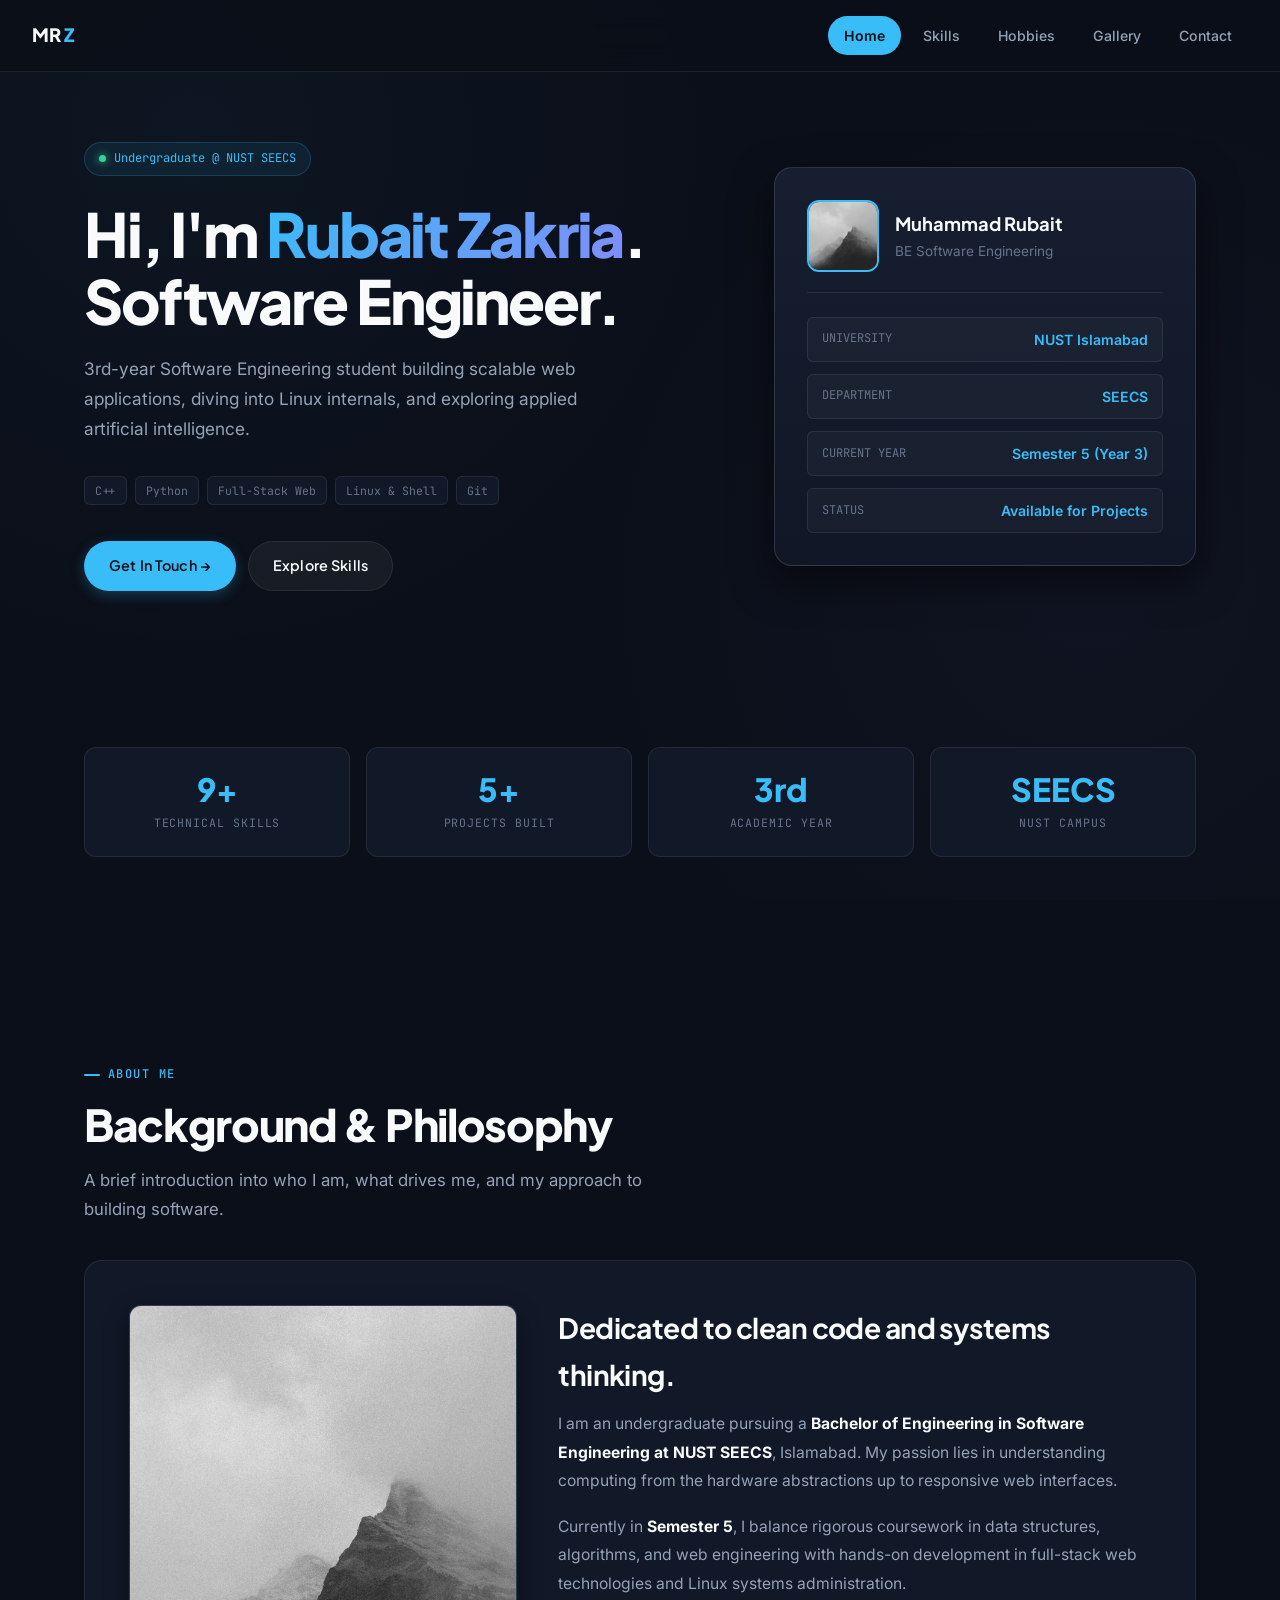
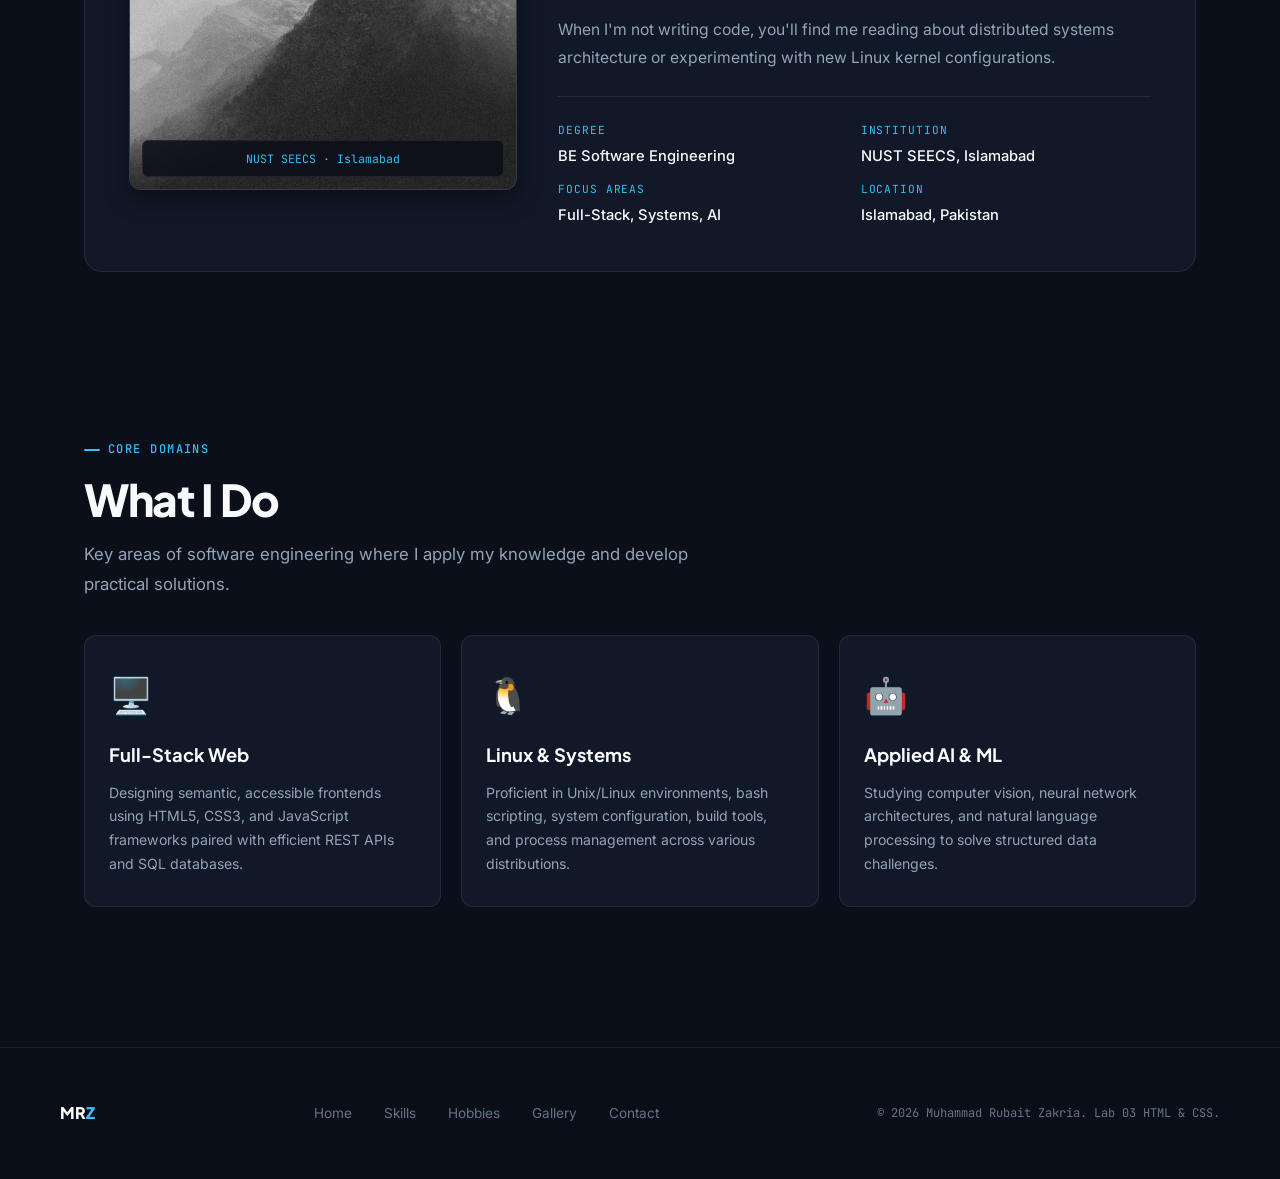
==== commit 4f2c343c: "feat(pure-css): remove JavaScript, streamline design, and ensure strict Lab 03 HTML+CSS compliance" ====
--- a/index.html
+++ b/index.html
@@ -1,10 +1,10 @@
-﻿<!DOCTYPE html>
-<!-- index.html — Home · Portfolio v2.0 · Muhammad Rubait Zakria -->
+<!DOCTYPE html>
+<!-- index.html — Home · Muhammad Rubait Zakria Portfolio (HTML & CSS) -->
 <html lang="en">
 <head>
   <meta charset="UTF-8">
   <meta name="viewport" content="width=device-width, initial-scale=1.0">
-  <meta name="description" content="Muhammad Rubait Zakria — Software Engineering student at NUST SEECS. Building web apps, exploring AI, and configuring Linux.">
+  <meta name="description" content="Muhammad Rubait Zakria — Software Engineering student at NUST SEECS. Full-stack development, Linux systems, and AI exploration.">
   <meta name="author" content="Muhammad Rubait Zakria">
   <title>Muhammad Rubait Zakria — Software Engineer</title>
   <link rel="preconnect" href="https://fonts.googleapis.com">
@@ -13,261 +13,188 @@
 </head>
 <body>
 
-  <!-- Custom cursor elements -->
-  <div class="cursor-dot" id="cursor-dot" aria-hidden="true"></div>
-  <div class="cursor-ring" id="cursor-ring" aria-hidden="true"></div>
-
-  <!-- Scroll progress indicator -->
-  <div id="scroll-progress" role="progressbar" aria-label="Page scroll progress"></div>
-
   <!-- ===== NAVIGATION ===== -->
-  <nav class="nav" id="main-nav" aria-label="Main navigation">
-    <a href="index.html" class="nav-logo">MR<span>Z</span></a>
-    <div class="nav-links" id="nav-links">
-      <!-- Active class marks current page -->
-      <a href="index.html" class="active" aria-current="page">Home</a>
-      <a href="skills.html">Skills</a>
-      <a href="hobbies.html">Hobbies</a>
-      <a href="gallery.html">Gallery</a>
-      <a href="contact.html">Contact</a>
-    </div>
-    <button class="nav-toggle" id="nav-toggle" aria-label="Toggle navigation menu" aria-expanded="false">
-      <span></span><span></span><span></span>
-    </button>
-  </nav>
-
-  <!-- ===== HERO SECTION ===== -->
-  <section class="hero" id="hero" aria-labelledby="hero-title">
-    <!-- Subtle background photo -->
-    <div class="hero-bg-photo" aria-hidden="true">
-      <img src="images/05.jpg" alt="">
-    </div>
-    <!-- Decorative grid lines -->
-    <div class="hero-grid-lines" aria-hidden="true"></div>
-
-    <div class="hero-inner">
-      <!-- Availability badge -->
-      <div class="hero-badge">
-        <span class="hero-badge-dot" aria-hidden="true"></span>
-        Currently studying @ NUST SEECS
-      </div>
-
-      <!-- Big editorial name -->
-      <h1 class="hero-title" id="hero-title">
-        <span class="ln1">Muhammad</span>
-        <span class="ln2">Rubait</span>
-        <span class="ln3">Zakria.</span>
-      </h1>
-
-      <!-- Description + tags row -->
-      <div class="hero-meta">
-        <p class="hero-desc">
-          <strong>Software Engineering student</strong> — building full-stack apps,
-          navigating Linux rabbit holes, and training neural nets at NUST SEECS, Islamabad.
-        </p>
-        <div class="hero-tags" aria-label="Key skills">
-          <span>Full-Stack Dev</span>
-          <span>Linux</span>
-          <span>AI / ML</span>
-          <span>C++</span>
-          <span>Python</span>
-        </div>
-      </div>
-
-      <!-- CTAs -->
-      <div class="hero-cta">
-        <a href="contact.html" class="btn btn-primary" id="hero-cta-contact">Let's Talk →</a>
-        <a href="skills.html"  class="btn btn-ghost"   id="hero-cta-skills">View Skills</a>
-      </div>
-    </div>
-
-    <!-- Scroll hint -->
-    <div class="scroll-hint" aria-hidden="true">
-      <span>Scroll</span>
-      <div class="scroll-hint-line"></div>
-    </div>
-  </section>
-
-  <!-- ===== SKILLS TICKER ===== -->
-  <!-- Horizontal scrolling marquee of technologies -->
-  <div class="ticker-wrap" aria-hidden="true">
-    <div class="ticker-track">
-      <!-- First copy -->
-      <span class="t-accent">C++</span><span>&nbsp;·&nbsp;</span>
-      <span>Python</span><span>&nbsp;·&nbsp;</span>
-      <span>JavaScript</span><span>&nbsp;·&nbsp;</span>
-      <span>Java</span><span>&nbsp;·&nbsp;</span>
-      <span class="t-accent">React</span><span>&nbsp;·&nbsp;</span>
-      <span>Node.js</span><span>&nbsp;·&nbsp;</span>
-      <span>SQL</span><span>&nbsp;·&nbsp;</span>
-      <span class="t-accent">Git &amp; GitHub</span><span>&nbsp;·&nbsp;</span>
-      <span>Linux</span><span>&nbsp;·&nbsp;</span>
-      <span>AI / ML</span><span>&nbsp;·&nbsp;</span>
-      <span class="t-accent">HTML &amp; CSS</span><span>&nbsp;·&nbsp;</span>
-      <span>Arch Linux</span><span>&nbsp;·&nbsp;</span>
-      <span>Open Source</span><span>&nbsp;·&nbsp;</span>
-      <!-- Second copy (duplicate for seamless loop) -->
-      <span class="t-accent">C++</span><span>&nbsp;·&nbsp;</span>
-      <span>Python</span><span>&nbsp;·&nbsp;</span>
-      <span>JavaScript</span><span>&nbsp;·&nbsp;</span>
-      <span>Java</span><span>&nbsp;·&nbsp;</span>
-      <span class="t-accent">React</span><span>&nbsp;·&nbsp;</span>
-      <span>Node.js</span><span>&nbsp;·&nbsp;</span>
-      <span>SQL</span><span>&nbsp;·&nbsp;</span>
-      <span class="t-accent">Git &amp; GitHub</span><span>&nbsp;·&nbsp;</span>
-      <span>Linux</span><span>&nbsp;·&nbsp;</span>
-      <span>AI / ML</span><span>&nbsp;·&nbsp;</span>
-      <span class="t-accent">HTML &amp; CSS</span><span>&nbsp;·&nbsp;</span>
-      <span>Arch Linux</span><span>&nbsp;·&nbsp;</span>
-      <span>Open Source</span><span>&nbsp;·&nbsp;</span>
-    </div>
-  </div>
-
-  <!-- ===== STATS STRIP ===== -->
-  <div class="stats-strip">
-    <!-- grid-box applies the divided-grid visual -->
-    <div class="grid-box stats-row">
-      <div class="grid-cell stat-cell">
-        <!-- data-count triggers the JS counter animation -->
-        <span class="stat-num" data-count="9" data-suffix="+">9+</span>
-        <span class="stat-lbl">Technical Skills</span>
-      </div>
-      <div class="grid-cell stat-cell">
-        <span class="stat-num" data-count="5" data-suffix="+">5+</span>
-        <span class="stat-lbl">Projects Built</span>
-      </div>
-      <div class="grid-cell stat-cell">
-        <span class="stat-num">3rd</span>
-        <span class="stat-lbl">Year Student</span>
-      </div>
-      <div class="grid-cell stat-cell">
-        <span class="stat-num">SEECS</span>
-        <span class="stat-lbl">NUST Campus</span>
-      </div>
-    </div>
-  </div>
-
-  <!-- ===== ABOUT ME ===== -->
-  <!-- Float layout meets Lab 03 float/clear requirement -->
-  <section class="section" id="about" aria-labelledby="about-heading">
-    <div class="eyebrow">About me</div>
-
-    <!-- about-split uses CSS grid on modern browsers;
-         about-img-col/about-text-col use float as fallback (Lab 03) -->
-    <div class="about-split clearfix">
-
-      <div class="about-img-col">
-        <div class="about-img-frame">
-          <img src="images/05.jpg" alt="Muhammad Rubait Zakria — profile photo">
-          <div class="about-tag">NUST SEECS · Islamabad</div>
-        </div>
-        <div class="about-img-accent" aria-hidden="true"></div>
-      </div>
-
-      <div class="about-text-col">
-        <h2 class="h-xl" id="about-heading" style="margin-bottom:20px;">Hi, I'm Rubait.</h2>
-        <div class="about-body">
-          <p>I'm an undergraduate pursuing <strong>BE Software Engineering at NUST SEECS</strong>, one of Pakistan's premier engineering schools. I like building things that work — and understanding exactly why they work.</p>
-          <p>Currently in my <strong>3rd year (Semester 5)</strong>, I split my time between data structures assignments in C++, full-stack web projects, and reinstalling Linux because I enjoy the process more than the result.</p>
-          <p>My interests sit at the intersection of <strong>clean code, systems thinking, and applied AI</strong>. I care about software that's readable, testable, and solves real problems.</p>
-        </div>
-        <div class="about-details-grid">
-          <div class="detail-row">
-            <div class="detail-label">University</div>
-            <div class="detail-value">NUST, Islamabad</div>
-          </div>
-          <div class="detail-row">
-            <div class="detail-label">Degree</div>
-            <div class="detail-value">BE Software Eng.</div>
-          </div>
-          <div class="detail-row">
-            <div class="detail-label">Year</div>
-            <div class="detail-value">3rd — Semester 5</div>
-          </div>
-          <div class="detail-row">
-            <div class="detail-label">Location</div>
-            <div class="detail-value">Islamabad, PK</div>
-          </div>
-        </div>
-      </div>
-
-    </div>
-    <!-- Clear floats -->
-    <div class="clear"></div>
-  </section>
-
-  <!-- ===== FEATURED SKILLS ===== -->
-  <section class="section" id="skills-preview" aria-labelledby="skills-heading">
-    <div class="flex-between" style="margin-bottom:32px;">
-      <div>
-        <div class="eyebrow">Top Skills</div>
-        <h2 class="h-xl" id="skills-heading">What I work with</h2>
-      </div>
-      <a href="skills.html" class="link-arrow" id="skills-all-link">Full skill set →</a>
-    </div>
-
-    <!-- 3-column grid of skill bars -->
-    <div class="grid-box skills-preview-grid">
-      <div class="grid-cell skill-cell">
-        <span class="skill-badge badge-lang">Language</span>
-        <div class="skill-name-row">
-          <span class="skill-name">HTML &amp; CSS</span>
-          <span class="skill-pct">95%</span>
-        </div>
-        <div class="skill-track"><div class="skill-fill w-95"></div></div>
-      </div>
-      <div class="grid-cell skill-cell">
-        <span class="skill-badge badge-lang">Language</span>
-        <div class="skill-name-row">
-          <span class="skill-name">C++</span>
-          <span class="skill-pct">90%</span>
-        </div>
-        <div class="skill-track"><div class="skill-fill w-90"></div></div>
-      </div>
-      <div class="grid-cell skill-cell">
-        <span class="skill-badge badge-tool">Tool</span>
-        <div class="skill-name-row">
-          <span class="skill-name">Git &amp; GitHub</span>
-          <span class="skill-pct">90%</span>
-        </div>
-        <div class="skill-track"><div class="skill-fill w-90"></div></div>
-      </div>
-    </div>
-  </section>
-
-  <!-- ===== WHAT I DO ===== -->
-  <section class="section" id="services" aria-labelledby="services-heading">
-    <div class="eyebrow">What I do</div>
-    <h2 class="h-xl" id="services-heading" style="margin-bottom:36px;">Focus Areas</h2>
-
-    <!-- Numbered list of disciplines -->
-    <div class="services-list">
-      <div class="service-row">
-        <span class="service-num">01</span>
-        <div class="service-body">
-          <h3>Full-Stack Development</h3>
-          <p>Building responsive, production-ready web apps — from clean HTML/CSS interfaces to Node.js backends and SQL databases. I care about architecture, not just making it work.</p>
-        </div>
-        <span class="service-emoji" aria-hidden="true">🖥️</span>
-      </div>
-      <div class="service-row">
-        <span class="service-num">02</span>
-        <div class="service-body">
+  <header>
+    <nav class="nav" aria-label="Main navigation">
+      <a href="index.html" class="nav-logo">MR<span>Z</span></a>
+      <div class="nav-links">
+        <a href="index.html" class="active" aria-current="page">Home</a>
+        <a href="skills.html">Skills</a>
+        <a href="hobbies.html">Hobbies</a>
+        <a href="gallery.html">Gallery</a>
+        <a href="contact.html">Contact</a>
+      </div>
+    </nav>
+  </header>
+
+  <main>
+    <!-- ===== HERO SECTION ===== -->
+    <section class="hero" aria-labelledby="hero-title">
+      <div class="hero-wrapper">
+        
+        <!-- Hero Introduction Text -->
+        <div class="hero-content">
+          <div class="hero-status">
+            <span class="status-dot" aria-hidden="true"></span>
+            Undergraduate @ NUST SEECS
+          </div>
+
+          <h1 class="hero-title" id="hero-title">
+            Hi, I'm <span class="gradient-text">Rubait Zakria</span>.<br>
+            Software Engineer.
+          </h1>
+
+          <p class="hero-desc">
+            3rd-year Software Engineering student building scalable web applications, diving into Linux internals, and exploring applied artificial intelligence.
+          </p>
+
+          <div class="hero-tags" aria-label="Key competencies">
+            <span class="hero-tag">C++</span>
+            <span class="hero-tag">Python</span>
+            <span class="hero-tag">Full-Stack Web</span>
+            <span class="hero-tag">Linux &amp; Shell</span>
+            <span class="hero-tag">Git</span>
+          </div>
+
+          <div class="btn-group">
+            <a href="contact.html" class="btn btn-primary">Get In Touch →</a>
+            <a href="skills.html" class="btn btn-secondary">Explore Skills</a>
+          </div>
+        </div>
+
+        <!-- Hero Card / Profile Summary -->
+        <div class="hero-card">
+          <div class="hero-card-header">
+            <img src="images/05.jpg" alt="Muhammad Rubait Zakria" class="hero-avatar">
+            <div>
+              <h2 class="hero-meta-title">Muhammad Rubait</h2>
+              <p class="hero-meta-sub">BE Software Engineering</p>
+            </div>
+          </div>
+
+          <div class="hero-quick-list">
+            <div class="quick-item">
+              <span class="quick-label">University</span>
+              <span class="quick-value">NUST Islamabad</span>
+            </div>
+            <div class="quick-item">
+              <span class="quick-label">Department</span>
+              <span class="quick-value">SEECS</span>
+            </div>
+            <div class="quick-item">
+              <span class="quick-label">Current Year</span>
+              <span class="quick-value">Semester 5 (Year 3)</span>
+            </div>
+            <div class="quick-item">
+              <span class="quick-label">Status</span>
+              <span class="quick-value">Available for Projects</span>
+            </div>
+          </div>
+        </div>
+
+      </div>
+    </section>
+
+    <!-- ===== STATS SECTION ===== -->
+    <section class="section" aria-label="Quick statistics">
+      <div class="stats-grid">
+        <div class="stat-box">
+          <div class="stat-number">9+</div>
+          <div class="stat-label">Technical Skills</div>
+        </div>
+        <div class="stat-box">
+          <div class="stat-number">5+</div>
+          <div class="stat-label">Projects Built</div>
+        </div>
+        <div class="stat-box">
+          <div class="stat-number">3rd</div>
+          <div class="stat-label">Academic Year</div>
+        </div>
+        <div class="stat-box">
+          <div class="stat-number">SEECS</div>
+          <div class="stat-label">NUST Campus</div>
+        </div>
+      </div>
+    </section>
+
+    <!-- ===== ABOUT ME SECTION (Lab 03 Float & Clear) ===== -->
+    <section class="section" id="about" aria-labelledby="about-heading">
+      <div class="eyebrow">About Me</div>
+      <h2 class="h-xl" id="about-heading">Background &amp; Philosophy</h2>
+      <p class="body-lg body-lead">A brief introduction into who I am, what drives me, and my approach to building software.</p>
+
+      <!-- Float-based container with clearfix -->
+      <div class="about-box clearfix">
+        
+        <!-- Float Left Column -->
+        <div class="about-img-col">
+          <div class="about-photo-wrapper">
+            <img src="images/05.jpg" alt="Muhammad Rubait Zakria — Profile">
+            <div class="about-badge">NUST SEECS · Islamabad</div>
+          </div>
+        </div>
+
+        <!-- Float Right Column -->
+        <div class="about-text-col">
+          <h3 class="h-lg">Dedicated to clean code and systems thinking.</h3>
+          <div class="about-body">
+            <p>I am an undergraduate pursuing a <strong>Bachelor of Engineering in Software Engineering at NUST SEECS</strong>, Islamabad. My passion lies in understanding computing from the hardware abstractions up to responsive web interfaces.</p>
+            <p>Currently in <strong>Semester 5</strong>, I balance rigorous coursework in data structures, algorithms, and web engineering with hands-on development in full-stack web technologies and Linux systems administration.</p>
+            <p>When I'm not writing code, you'll find me reading about distributed systems architecture or experimenting with new Linux kernel configurations.</p>
+          </div>
+
+          <div class="about-grid-info">
+            <div class="info-item">
+              <span class="info-label">Degree</span>
+              <span class="info-val">BE Software Engineering</span>
+            </div>
+            <div class="info-item">
+              <span class="info-label">Institution</span>
+              <span class="info-val">NUST SEECS, Islamabad</span>
+            </div>
+            <div class="info-item">
+              <span class="info-label">Focus Areas</span>
+              <span class="info-val">Full-Stack, Systems, AI</span>
+            </div>
+            <div class="info-item">
+              <span class="info-label">Location</span>
+              <span class="info-val">Islamabad, Pakistan</span>
+            </div>
+          </div>
+        </div>
+
+      </div>
+      <!-- Clear Float element (Lab 03 requirement) -->
+      <div class="clear"></div>
+    </section>
+
+    <!-- ===== FOCUS AREAS / SERVICES ===== -->
+    <section class="section" id="focus" aria-labelledby="focus-heading">
+      <div class="eyebrow">Core Domains</div>
+      <h2 class="h-xl" id="focus-heading">What I Do</h2>
+      <p class="body-lg body-lead">Key areas of software engineering where I apply my knowledge and develop practical solutions.</p>
+
+      <div class="services-grid">
+        <div class="service-card">
+          <span class="service-icon" aria-hidden="true">🖥️</span>
+          <h3>Full-Stack Web</h3>
+          <p>Designing semantic, accessible frontends using HTML5, CSS3, and JavaScript frameworks paired with efficient REST APIs and SQL databases.</p>
+        </div>
+
+        <div class="service-card">
+          <span class="service-icon" aria-hidden="true">🐧</span>
           <h3>Linux &amp; Systems</h3>
-          <p>I've dual-booted Arch, Ubuntu, and Fedora more times than I can count — by choice. Shell scripting, package management, and OS internals are hobbies that became skills.</p>
-        </div>
-        <span class="service-emoji" aria-hidden="true">🐧</span>
-      </div>
-      <div class="service-row">
-        <span class="service-num">03</span>
-        <div class="service-body">
-          <h3>AI &amp; Machine Learning</h3>
-          <p>Exploring computer vision and NLP through academic coursework and personal projects. Interested in how models learn — not just how to use APIs.</p>
-        </div>
-        <span class="service-emoji" aria-hidden="true">🤖</span>
-      </div>
-    </div>
-  </section>
+          <p>Proficient in Unix/Linux environments, bash scripting, system configuration, build tools, and process management across various distributions.</p>
+        </div>
+
+        <div class="service-card">
+          <span class="service-icon" aria-hidden="true">🤖</span>
+          <h3>Applied AI &amp; ML</h3>
+          <p>Studying computer vision, neural network architectures, and natural language processing to solve structured data challenges.</p>
+        </div>
+      </div>
+    </section>
+  </main>
 
   <!-- ===== FOOTER ===== -->
   <footer>
@@ -280,10 +207,9 @@
         <a href="gallery.html">Gallery</a>
         <a href="contact.html">Contact</a>
       </nav>
-      <p class="footer-copy">© 2026 Muhammad Rubait Zakria</p>
+      <p class="footer-copy">© 2026 Muhammad Rubait Zakria. Lab 03 HTML &amp; CSS.</p>
     </div>
   </footer>
 
-  <script src="js/main.js"></script>
 </body>
 </html>
--- a/css/style.css
+++ b/css/style.css
@@ -1,380 +1,1508 @@
-﻿/* ═══════════════════════════════════════════════════════════════
-   PORTFOLIO v2.0  ·  Muhammad Rubait Zakria
-   Design System : Editorial Dark — Electric Lime
-   Fonts         : Unbounded (display) · DM Sans (body) · Space Mono (mono)
-   Palette       : #0A0A0A base  ·  #CBFF4D accent  ·  #FF5F3D secondary
+/* ═══════════════════════════════════════════════════════════════
+   PORTFOLIO — Muhammad Rubait Zakria
+   CS344 Web Engineering · Lab 03 (HTML & CSS)
+   Clean, Modern, Pure HTML5 + CSS (Zero JavaScript)
    ═══════════════════════════════════════════════════════════════ */
 
-/* ── 0. GOOGLE FONTS ─────────────────────────────────────────── */
-@import url("https://fonts.googleapis.com/css2?family=Unbounded:wght@400;700;900&family=DM+Sans:ital,opsz,wght@0,9..40,300;0,9..40,400;0,9..40,500;0,9..40,600;1,9..40,300&family=Space+Mono:wght@400;700&display=swap");
-
-/* ── 1. DESIGN TOKENS ────────────────────────────────────────── */
+/* ── 1. GOOGLE FONTS ─────────────────────────────────────────── */
+@import url("https://fonts.googleapis.com/css2?family=Plus+Jakarta+Sans:wght@400;500;600;700;800&family=Inter:wght@300;400;500;600&family=JetBrains+Mono:wght@400;500;700&display=swap");
+
+/* ── 2. DESIGN TOKENS ────────────────────────────────────────── */
 :root {
-  --bg:           #0A0A0A;
-  --bg-raised:    #111111;
-  --bg-card:      #181818;
-  --bg-hover:     #202020;
-  --ink:          #F2F0EA;
-  --ink-2:        #9A9A9A;
-  --ink-3:        #555555;
-  --lime:         #CBFF4D;
-  --lime-dark:    #a8d93a;
-  --coral:        #FF5F3D;
-  --sky:          #5BAAFF;
-  --border:       rgba(255,255,255,0.07);
-  --border-hover: rgba(203,255,77,0.25);
-  --shadow-md:    0 8px 32px rgba(0,0,0,0.4);
-  --shadow-lime:  0 0 40px rgba(203,255,77,0.12);
-  --r-xs: 4px; --r-sm: 8px; --r-md: 14px; --r-lg: 22px; --r-xl: 36px;
-  --ease-out: cubic-bezier(0.16,1,0.3,1);
-  --ease-std: cubic-bezier(0.4,0,0.2,1);
-  --t-fast: 0.15s cubic-bezier(0.4,0,0.2,1);
-  --t-med:  0.3s  cubic-bezier(0.4,0,0.2,1);
-  --t-slow: 0.65s cubic-bezier(0.16,1,0.3,1);
-  --font-display: "Unbounded", sans-serif;
-  --font-body:    "DM Sans", system-ui, sans-serif;
-  --font-mono:    "Space Mono", monospace;
-  --section-v:    clamp(64px,9vw,128px);
-  --container:    1240px;
-  --gap-h:        clamp(24px,4vw,48px);
-}
-
-/* ── 2. RESET ────────────────────────────────────────────────── */
-*,*::before,*::after{margin:0;padding:0;box-sizing:border-box}
-html{scroll-behavior:smooth;font-size:16px;-webkit-text-size-adjust:100%}
-body{font-family:var(--font-body);background-color:var(--bg);color:var(--ink);line-height:1.65;overflow-x:hidden;cursor:none}
-@media(pointer:coarse){body{cursor:auto}}
-img{display:block;max-width:100%;height:auto}
-a{color:inherit;text-decoration:none}
-ul,ol{list-style:none}
-button{cursor:pointer;border:none;background:none;font:inherit;color:inherit}
-input,textarea,select{font:inherit}
-
-/* ── 3. NOISE TEXTURE ────────────────────────────────────────── */
-body::before{
-  content:"";position:fixed;inset:0;
-  background-image:url("data:image/svg+xml,%3Csvg xmlns='http://www.w3.org/2000/svg' width='300' height='300'%3E%3Cfilter id='g'%3E%3CfeTurbulence type='fractalNoise' baseFrequency='0.75' numOctaves='4' stitchTiles='stitch'/%3E%3C/filter%3E%3Crect width='100%25' height='100%25' filter='url(%23g)' opacity='0.05'/%3E%3C/svg%3E");
-  pointer-events:none;z-index:9999;opacity:0.35
-}
-
-/* ── 4. CUSTOM CURSOR ────────────────────────────────────────── */
-.cursor-dot,.cursor-ring{position:fixed;pointer-events:none;z-index:10000;transform:translate(-50%,-50%);will-change:left,top}
-.cursor-dot{width:7px;height:7px;background:var(--lime);border-radius:50%}
-.cursor-ring{width:38px;height:38px;border:1.5px solid rgba(203,255,77,0.45);border-radius:50%;transition:width .25s,height .25s,border-color .2s}
-.cursor-ring.hovered{width:60px;height:60px;border-color:var(--lime)}
-
-/* ── 5. SCROLL PROGRESS ──────────────────────────────────────── */
-#scroll-progress{position:fixed;top:0;left:0;height:2px;width:0%;background:var(--lime);z-index:9998;transition:width .08s linear}
-
-/* ── 6. NAVIGATION ───────────────────────────────────────────── */
-.nav{position:fixed;top:0;left:0;right:0;z-index:1000;padding:22px var(--gap-h);display:flex;align-items:center;justify-content:space-between;gap:24px;transition:background var(--t-med),border-bottom var(--t-med),backdrop-filter var(--t-med),padding var(--t-med)}
-.nav.scrolled{padding-top:14px;padding-bottom:14px;background:rgba(10,10,10,0.82);backdrop-filter:blur(24px);-webkit-backdrop-filter:blur(24px);border-bottom:1px solid var(--border)}
-.nav-logo{font-family:var(--font-display);font-size:.85rem;font-weight:700;letter-spacing:.02em;color:var(--ink);transition:color var(--t-fast);flex-shrink:0}
-.nav-logo span{color:var(--lime)}
-.nav-logo:hover{color:var(--lime)}
-.nav-links{display:flex;align-items:center;gap:2px}
-.nav-links a{font-size:.82rem;font-weight:500;color:var(--ink-2);padding:7px 16px;border-radius:100px;letter-spacing:.015em;transition:color var(--t-fast),background var(--t-fast);white-space:nowrap}
-.nav-links a:hover{color:var(--ink);background:var(--bg-raised)}
-.nav-links a.active{color:#0A0A0A;background:var(--lime);font-weight:600}
-.nav-toggle{display:none;flex-direction:column;gap:5px;padding:6px;border-radius:var(--r-xs);cursor:pointer;background:none;border:none}
-.nav-toggle span{display:block;width:22px;height:1.5px;background:var(--ink);border-radius:2px;transition:transform var(--t-med),opacity var(--t-fast)}
-.nav-toggle.open span:nth-child(1){transform:translateY(6.5px) rotate(45deg)}
-.nav-toggle.open span:nth-child(2){opacity:0}
-.nav-toggle.open span:nth-child(3){transform:translateY(-6.5px) rotate(-45deg)}
-
-/* ── 7. LAYOUT ───────────────────────────────────────────────── */
-.container{max-width:var(--container);margin:0 auto;padding-left:var(--gap-h);padding-right:var(--gap-h)}
-.section{padding-top:var(--section-v);padding-bottom:var(--section-v);padding-left:var(--gap-h);padding-right:var(--gap-h);max-width:var(--container);margin-left:auto;margin-right:auto}
-.float-left{float:left}
-.float-right{float:right}
-.clear{clear:both}
-.clearfix::after{content:"";display:table;clear:both}
-
-/* ── 8. EYEBROW ──────────────────────────────────────────────── */
-.eyebrow{display:inline-flex;align-items:center;gap:10px;font-family:var(--font-mono);font-size:.72rem;letter-spacing:.14em;text-transform:uppercase;color:var(--lime);margin-bottom:18px}
-.eyebrow::before{content:"";display:inline-block;width:22px;height:1px;background:var(--lime)}
-
-/* ── 9. TYPOGRAPHY ───────────────────────────────────────────── */
-.h-xl{font-family:var(--font-display);font-size:clamp(2.2rem,4.5vw,4rem);font-weight:700;line-height:1.05;letter-spacing:-.035em;color:var(--ink)}
-.h-md{font-family:var(--font-display);font-size:clamp(1.1rem,1.6vw,1.35rem);font-weight:700;letter-spacing:-.02em;color:var(--ink)}
-.body-lg{font-size:1.05rem;color:var(--ink-2);line-height:1.85}
-
-/* ── 10. BUTTONS ─────────────────────────────────────────────── */
-.btn{display:inline-flex;align-items:center;gap:8px;padding:13px 28px;border-radius:100px;font-weight:600;font-size:.88rem;letter-spacing:.01em;transition:background var(--t-fast),color var(--t-fast),transform var(--t-med),box-shadow var(--t-med),border-color var(--t-fast);white-space:nowrap}
-.btn-primary{background:var(--lime);color:#0A0A0A}
-.btn-primary:hover{background:#d9ff5a;transform:translateY(-2px);box-shadow:0 10px 28px rgba(203,255,77,.28)}
-.btn-ghost{background:transparent;color:var(--ink);border:1.5px solid var(--border)}
-.btn-ghost:hover{border-color:var(--lime);color:var(--lime);transform:translateY(-2px)}
-.btn-outline{background:transparent;color:var(--lime);border:1.5px solid var(--lime)}
-.btn-outline:hover{background:var(--lime);color:#0A0A0A;transform:translateY(-2px)}
-
-/* ── 11. GRID BOX ────────────────────────────────────────────── */
-.grid-box{display:grid;gap:1px;background:var(--border);border:1px solid var(--border);border-radius:var(--r-lg);overflow:hidden}
-.grid-cell{background:var(--bg-raised);transition:background var(--t-med)}
-.grid-cell:hover{background:var(--bg-card)}
-
-/* ── 12. HERO ────────────────────────────────────────────────── */
-.hero{min-height:100svh;display:flex;flex-direction:column;justify-content:flex-end;padding:170px var(--gap-h) 80px;position:relative;overflow:hidden}
-.hero-bg-photo{position:absolute;inset:0;z-index:0}
-.hero-bg-photo img{width:100%;height:100%;object-fit:cover;opacity:.06;filter:grayscale(100%) contrast(1.3)}
-.hero-bg-photo::after{content:"";position:absolute;inset:0;background:linear-gradient(to top,var(--bg) 40%,transparent)}
-.hero-grid-lines{position:absolute;inset:0;background-image:linear-gradient(rgba(255,255,255,.018) 1px,transparent 1px),linear-gradient(90deg,rgba(255,255,255,.018) 1px,transparent 1px);background-size:80px 80px;z-index:0;pointer-events:none}
-.hero-inner{position:relative;z-index:1;max-width:var(--container);margin:0 auto;width:100%}
-.hero-badge{display:inline-flex;align-items:center;gap:9px;font-family:var(--font-mono);font-size:.72rem;letter-spacing:.08em;color:var(--lime);background:rgba(203,255,77,.08);border:1px solid rgba(203,255,77,.2);padding:7px 18px;border-radius:100px;margin-bottom:36px}
-.hero-badge-dot{width:6px;height:6px;border-radius:50%;background:var(--lime);animation:dot-pulse 2s ease-in-out infinite;flex-shrink:0}
-@keyframes dot-pulse{0%,100%{opacity:1;transform:scale(1)}50%{opacity:.4;transform:scale(1.4)}}
-.hero-title{font-family:var(--font-display);font-size:clamp(3.8rem,10vw,10.5rem);font-weight:900;letter-spacing:-.045em;line-height:.9;margin-bottom:44px}
-.hero-title .ln1{color:var(--ink);display:block}
-.hero-title .ln2{display:block;-webkit-text-fill-color:transparent;-webkit-text-stroke:1px rgba(242,240,234,.22)}
-.hero-title .ln3{color:var(--lime);display:block}
-.hero-meta{display:flex;align-items:flex-start;gap:52px;margin-bottom:48px;flex-wrap:wrap}
-.hero-desc{font-size:1rem;color:var(--ink-2);line-height:1.8;max-width:400px}
-.hero-desc strong{color:var(--ink);font-weight:600}
-.hero-tags{display:flex;flex-wrap:wrap;gap:8px;padding-top:4px}
-.hero-tags span{font-family:var(--font-mono);font-size:.7rem;letter-spacing:.06em;color:var(--ink-3);border:1px solid var(--border);padding:5px 12px;border-radius:100px}
-.hero-cta{display:flex;gap:12px;flex-wrap:wrap}
-.scroll-hint{position:absolute;bottom:38px;right:var(--gap-h);z-index:1;display:flex;flex-direction:column;align-items:center;gap:8px;font-family:var(--font-mono);font-size:.62rem;letter-spacing:.14em;text-transform:uppercase;color:var(--ink-3);writing-mode:vertical-rl}
-.scroll-hint-line{width:1px;height:44px;background:linear-gradient(to bottom,var(--ink-3),transparent);animation:scroll-grow 2s ease-in-out infinite}
-@keyframes scroll-grow{0%,100%{transform:scaleY(.3);opacity:.4}50%{transform:scaleY(1);opacity:1}}
-
-/* ── 13. TICKER ──────────────────────────────────────────────── */
-.ticker-wrap{overflow:hidden;border-top:1px solid var(--border);border-bottom:1px solid var(--border);background:var(--bg-raised);padding:13px 0;user-select:none}
-.ticker-track{display:flex;width:max-content;animation:ticker-run 28s linear infinite}
-.ticker-track:hover{animation-play-state:paused}
-.ticker-track span{font-family:var(--font-mono);font-size:.72rem;letter-spacing:.07em;text-transform:uppercase;color:var(--ink-3);padding:0 20px;white-space:nowrap}
-.ticker-track span.t-accent{color:var(--lime)}
-@keyframes ticker-run{from{transform:translateX(0)}to{transform:translateX(-50%)}}
-
-/* ── 14. STATS ───────────────────────────────────────────────── */
-.stats-strip{padding:0 var(--gap-h) var(--section-v);max-width:var(--container);margin:0 auto}
-.stats-row{grid-template-columns:repeat(4,1fr)}
-.stat-cell{padding:36px 28px}
-.stat-num{font-family:var(--font-display);font-size:clamp(2rem,3.5vw,3.2rem);font-weight:900;letter-spacing:-.04em;color:var(--lime);line-height:1;margin-bottom:6px;display:block}
-.stat-lbl{font-family:var(--font-mono);font-size:.68rem;letter-spacing:.1em;text-transform:uppercase;color:var(--ink-3)}
-
-/* ── 15. ABOUT ───────────────────────────────────────────────── */
-.about-split{display:grid;grid-template-columns:1fr 1.15fr;gap:72px;align-items:center}
-.about-img-col{float:left;width:42%;position:relative}
-.about-text-col{float:right;width:54%}
-.about-img-frame{border-radius:var(--r-lg);overflow:hidden;aspect-ratio:3/4;background:var(--bg-card);position:relative}
-.about-img-frame img{width:100%;height:100%;object-fit:cover;filter:grayscale(20%);transition:filter var(--t-slow)}
-.about-img-col:hover .about-img-frame img{filter:grayscale(0%)}
-.about-img-accent{position:absolute;bottom:-14px;right:-14px;width:65%;height:65%;border:2px solid rgba(203,255,77,.25);border-radius:var(--r-lg);pointer-events:none}
-.about-tag{position:absolute;top:18px;left:18px;font-family:var(--font-mono);font-size:.65rem;letter-spacing:.1em;text-transform:uppercase;color:var(--lime);background:rgba(10,10,10,.82);backdrop-filter:blur(8px);border:1px solid rgba(203,255,77,.15);padding:8px 14px;border-radius:var(--r-sm);z-index:1}
-.about-body p{color:var(--ink-2);line-height:1.9;margin-bottom:18px}
-.about-body p strong{color:var(--ink);font-weight:600}
-.about-details-grid{display:grid;grid-template-columns:1fr 1fr;gap:14px;margin-top:32px;padding-top:32px;border-top:1px solid var(--border)}
-.detail-label{font-family:var(--font-mono);font-size:.65rem;letter-spacing:.12em;text-transform:uppercase;color:var(--lime);margin-bottom:3px}
-.detail-value{font-size:.92rem;font-weight:500;color:var(--ink)}
-
-/* ── 16. SKILL CELLS ─────────────────────────────────────────── */
-.skills-preview-grid{grid-template-columns:repeat(3,1fr);margin-bottom:28px}
-.skill-cell{padding:26px 26px 28px}
-.skill-badge{display:inline-block;font-family:var(--font-mono);font-size:.62rem;letter-spacing:.1em;text-transform:uppercase;padding:3px 10px;border-radius:100px;margin-bottom:14px}
-.badge-lang{background:rgba(203,255,77,.1);color:var(--lime)}
-.badge-tool{background:rgba(91,170,255,.1);color:var(--sky)}
-.badge-fw{background:rgba(255,95,61,.12);color:var(--coral)}
-.skill-name-row{display:flex;justify-content:space-between;align-items:baseline;margin-bottom:12px}
-.skill-name{font-size:.98rem;font-weight:600;color:var(--ink)}
-.skill-pct{font-family:var(--font-display);font-size:.82rem;font-weight:700;color:var(--lime)}
-.skill-track{height:2px;background:var(--bg);border-radius:4px;overflow:visible}
-.skill-fill{height:100%;background:var(--lime);border-radius:4px;position:relative;transition:width 1.4s cubic-bezier(0.16,1,0.3,1)}
-.skill-fill::after{content:"";position:absolute;right:-2px;top:-2px;width:6px;height:6px;background:var(--lime);border-radius:50%;box-shadow:0 0 8px var(--lime)}
-.w-95{width:95%} .w-90{width:90%} .w-85{width:85%} .w-80{width:80%} .w-75{width:75%} .w-70{width:70%} .w-65{width:65%} .w-60{width:60%}
-
-/* ── 17. SERVICES ────────────────────────────────────────────── */
-.services-list{display:flex;flex-direction:column;gap:1px;background:var(--border);border:1px solid var(--border);border-radius:var(--r-lg);overflow:hidden}
-.service-row{background:var(--bg-raised);padding:30px 34px;display:grid;grid-template-columns:56px 1fr 52px;align-items:center;gap:24px;transition:background var(--t-med);cursor:default}
-.service-row:hover{background:var(--bg-card)}
-.service-num{font-family:var(--font-display);font-size:.72rem;font-weight:700;letter-spacing:.06em;color:var(--ink-3)}
-.service-body h3{font-family:var(--font-display);font-size:1rem;font-weight:700;letter-spacing:-.02em;color:var(--ink);margin-bottom:5px}
-.service-body p{font-size:.86rem;color:var(--ink-2);line-height:1.7}
-.service-emoji{font-size:1.8rem;text-align:right;line-height:1;opacity:.65;transition:opacity var(--t-fast),transform var(--t-med)}
-.service-row:hover .service-emoji{opacity:1;transform:scale(1.1) rotate(-4deg)}
-.link-arrow{display:inline-flex;align-items:center;gap:8px;font-size:.88rem;font-weight:600;color:var(--lime);border-bottom:1px solid transparent;padding-bottom:2px;transition:gap var(--t-med),border-color var(--t-med)}
-.link-arrow:hover{gap:14px;border-color:var(--lime)}
-
-/* ── 18. PAGE HERO ───────────────────────────────────────────── */
-.page-hero{padding:160px var(--gap-h) 80px;border-bottom:1px solid var(--border);position:relative;overflow:hidden}
-.page-hero-gfx{position:absolute;inset:0;background-image:linear-gradient(rgba(255,255,255,.016) 1px,transparent 1px),linear-gradient(90deg,rgba(255,255,255,.016) 1px,transparent 1px);background-size:60px 60px;pointer-events:none}
-.page-hero-inner{max-width:var(--container);margin:0 auto;position:relative;z-index:1}
-.page-hero h1{font-family:var(--font-display);font-size:clamp(3.2rem,8vw,8rem);font-weight:900;letter-spacing:-.045em;line-height:.9;color:var(--ink);margin-bottom:24px}
-.page-hero h1 .hollow{-webkit-text-fill-color:transparent;-webkit-text-stroke:1px rgba(242,240,234,.22)}
-.page-subtitle{font-size:1.05rem;color:var(--ink-2);max-width:540px;line-height:1.8}
-
-/* ── 19. SKILLS PAGE ─────────────────────────────────────────── */
-.skills-full-grid{grid-template-columns:repeat(2,1fr)}
-.skill-full-cell{padding:26px 28px 28px;position:relative}
-.skill-full-cell::before{content:"";position:absolute;left:0;top:0;bottom:0;width:2px;background:var(--lime);transform:scaleY(0);transform-origin:bottom;transition:transform var(--t-med)}
-.grid-cell:hover .skill-full-cell::before{transform:scaleY(1)}
-.soft-grid{display:grid;grid-template-columns:repeat(4,1fr);gap:16px}
-.soft-card{background:var(--bg-raised);border:1px solid var(--border);border-radius:var(--r-md);padding:28px 20px 24px;text-align:center;transition:border-color var(--t-med),transform var(--t-med)}
-.soft-card:hover{border-color:var(--border-hover);transform:translateY(-4px)}
-.soft-icon{font-size:2rem;display:block;margin-bottom:14px;line-height:1}
-.soft-card h4{font-family:var(--font-display);font-size:.88rem;font-weight:700;letter-spacing:-.015em;color:var(--ink);margin-bottom:8px}
-.soft-card p{font-size:.8rem;color:var(--ink-2);line-height:1.7}
-.timeline{position:relative;padding-left:28px;max-width:740px}
-.timeline::before{content:"";position:absolute;left:4px;top:8px;bottom:8px;width:1px;background:var(--border)}
-.tl-item{position:relative;padding-bottom:44px}
-.tl-item:last-child{padding-bottom:0}
-.tl-item::before{content:"";position:absolute;left:-26px;top:8px;width:10px;height:10px;border-radius:50%;background:var(--lime);border:2px solid var(--bg);box-shadow:0 0 0 3px rgba(203,255,77,.18)}
-.tl-year{font-family:var(--font-mono);font-size:.68rem;letter-spacing:.1em;text-transform:uppercase;color:var(--lime);margin-bottom:8px}
-.tl-item h4{font-family:var(--font-display);font-size:1.02rem;font-weight:700;letter-spacing:-.02em;color:var(--ink);margin-bottom:10px}
-.tl-item p{font-size:.88rem;color:var(--ink-2);line-height:1.85}
-
-/* ── 20. HOBBIES ─────────────────────────────────────────────── */
-.bento-grid{display:grid;grid-template-columns:repeat(3,1fr);gap:14px}
-.bento-card{background:var(--bg-raised);border:1px solid var(--border);border-radius:var(--r-lg);padding:30px 28px;position:relative;overflow:hidden;transition:border-color var(--t-med),transform var(--t-med),box-shadow var(--t-med)}
-.bento-card:hover{border-color:var(--border-hover);transform:translateY(-3px);box-shadow:var(--shadow-lime)}
-.bento-card.span-2{grid-column:span 2}
-.bento-card.span-full{grid-column:span 3}
-.bento-icon{font-size:2.6rem;line-height:1;margin-bottom:18px;display:block}
-.bento-card h3{font-family:var(--font-display);font-size:1rem;font-weight:700;letter-spacing:-.02em;color:var(--ink);margin-bottom:10px}
-.bento-card p{font-size:.86rem;color:var(--ink-2);line-height:1.8;margin-bottom:12px}
-.bento-card ul li{font-size:.82rem;color:var(--ink-2);padding:4px 0 4px 18px;position:relative}
-.bento-card ul li::before{content:"→";position:absolute;left:0;color:var(--lime);font-size:.7rem;top:6px}
-.bento-bg-glyph{position:absolute;bottom:-10px;right:-4px;font-size:7rem;line-height:1;opacity:.04;pointer-events:none;user-select:none}
-.quote-block{border-left:3px solid var(--lime);padding:24px 36px;max-width:840px;margin:0 auto}
-.quote-block blockquote{font-family:var(--font-display);font-size:clamp(1.35rem,3vw,2.1rem);font-weight:700;letter-spacing:-.03em;line-height:1.3;color:var(--ink);margin-bottom:14px}
-.quote-block cite{font-family:var(--font-mono);font-size:.75rem;letter-spacing:.08em;text-transform:uppercase;color:var(--lime);font-style:normal}
-.fun-fact-box{background:linear-gradient(135deg,rgba(203,255,77,.05),rgba(255,95,61,.04));border:1px solid rgba(203,255,77,.14);border-radius:var(--r-lg);padding:52px 40px;text-align:center;position:relative;overflow:hidden}
-.fun-fact-box::before{content:"!";position:absolute;top:-30px;right:16px;font-family:var(--font-display);font-size:12rem;font-weight:900;color:var(--lime);opacity:.04;line-height:1;pointer-events:none}
-.fun-fact-box h3{font-family:var(--font-display);font-size:1.15rem;font-weight:700;color:var(--lime);margin-bottom:12px;letter-spacing:-.02em}
-.fun-fact-box p{font-size:.92rem;color:var(--ink-2);max-width:680px;margin:0 auto;line-height:1.85}
-
-/* ── 21. GALLERY ─────────────────────────────────────────────── */
-.masonry-grid{column-count:3;column-gap:14px}
-.masonry-item{break-inside:avoid;margin-bottom:14px;border-radius:var(--r-md);overflow:hidden;position:relative;border:1px solid var(--border);cursor:zoom-in}
-.masonry-item img{width:100%;display:block;filter:grayscale(15%);transition:transform .55s cubic-bezier(0.16,1,0.3,1),filter .4s}
-.masonry-item:hover img{transform:scale(1.06);filter:grayscale(0%)}
-.masonry-overlay{position:absolute;inset:0;background:linear-gradient(to top,rgba(10,10,10,.88) 0%,transparent 55%);display:flex;flex-direction:column;justify-content:flex-end;padding:18px;opacity:0;transition:opacity var(--t-med)}
-.masonry-item:hover .masonry-overlay{opacity:1}
-.masonry-cat{font-family:var(--font-mono);font-size:.62rem;letter-spacing:.12em;text-transform:uppercase;color:var(--lime);margin-bottom:3px}
-.masonry-title{font-family:var(--font-display);font-size:.92rem;font-weight:700;color:var(--ink);letter-spacing:-.01em}
-.masonry-desc{font-size:.75rem;color:var(--ink-2);margin-top:2px}
-.gallery-float-wrap{overflow:hidden}
-.gallery-float-wrap::after{content:"";display:table;clear:both}
-.photo-stats{display:grid;grid-template-columns:repeat(3,1fr);gap:1px;background:var(--border);border:1px solid var(--border);border-radius:var(--r-lg);overflow:hidden;margin-top:56px}
-.photo-stat-cell{background:var(--bg-raised);padding:30px 24px;text-align:center;transition:background var(--t-med)}
-.photo-stat-cell:hover{background:var(--bg-card)}
-.photo-stat-icon{font-size:1.5rem;display:block;margin-bottom:10px}
-.photo-stat-num{font-family:var(--font-display);font-size:1.7rem;font-weight:900;color:var(--lime);letter-spacing:-.03em;display:block}
-.photo-stat-lbl{font-family:var(--font-mono);font-size:.66rem;letter-spacing:.1em;text-transform:uppercase;color:var(--ink-3);margin-top:4px}
-.lightbox{display:none;position:fixed;inset:0;background:rgba(0,0,0,.94);z-index:9000;justify-content:center;align-items:center;padding:40px;backdrop-filter:blur(16px)}
-.lightbox.lb-open{display:flex;animation:lb-in .25s cubic-bezier(0.16,1,0.3,1)}
-@keyframes lb-in{from{opacity:0}to{opacity:1}}
-#lb-img{max-width:90%;max-height:85vh;object-fit:contain;border-radius:var(--r-md);display:block}
-.lb-close{position:absolute;top:20px;right:20px;width:42px;height:42px;border-radius:50%;background:rgba(255,255,255,.08);border:1px solid var(--border);color:var(--ink);font-size:1.2rem;display:flex;align-items:center;justify-content:center;cursor:pointer;transition:background var(--t-fast)}
-.lb-close:hover{background:rgba(255,255,255,.18)}
-#lb-caption{position:fixed;bottom:24px;left:50%;transform:translateX(-50%);font-family:var(--font-mono);font-size:.72rem;letter-spacing:.06em;color:var(--ink-2);text-align:center}
-
-/* ── 22. CONTACT ─────────────────────────────────────────────── */
-.contact-layout{display:grid;grid-template-columns:1.4fr 0.6fr;gap:52px;align-items:start}
-.form-card{background:var(--bg-raised);border:1px solid var(--border);border-radius:var(--r-lg);padding:40px}
-.form-card h3{font-family:var(--font-display);font-size:1.5rem;font-weight:700;letter-spacing:-.03em;color:var(--ink);margin-bottom:6px}
-.form-card>p{font-size:.88rem;color:var(--ink-2);margin-bottom:30px;line-height:1.7}
-.fld{position:relative;margin-bottom:22px}
-.fld label{position:absolute;left:16px;top:50%;transform:translateY(-50%);font-size:.88rem;color:var(--ink-3);pointer-events:none;transition:top .18s,font-size .18s,color .18s,transform .18s;padding:0 3px}
-.fld.is-textarea label{top:20px;transform:none}
-.fld input,.fld select,.fld textarea{width:100%;padding:20px 16px 10px;background:var(--bg);border:1px solid var(--border);border-radius:var(--r-sm);color:var(--ink);font-size:.95rem;outline:none;transition:border-color var(--t-fast);appearance:none;-webkit-appearance:none}
-.fld input:focus,.fld select:focus,.fld textarea:focus{border-color:var(--lime)}
-.fld input:focus+label,.fld input:not(:placeholder-shown)+label,.fld textarea:focus+label,.fld textarea:not(:placeholder-shown)+label{top:8px;transform:none;font-size:.68rem;color:var(--lime);letter-spacing:.05em}
-.fld select+label{top:8px;transform:none;font-size:.68rem;color:var(--lime);letter-spacing:.05em}
-.fld textarea{resize:vertical;min-height:130px;padding-top:24px}
-.fld select option{background:var(--bg-card)}
-.fld-2col{display:grid;grid-template-columns:1fr 1fr;gap:16px}
-.btn-send{width:100%;padding:16px;background:var(--lime);color:#0A0A0A;border:none;border-radius:100px;font-size:.95rem;font-weight:700;letter-spacing:.01em;cursor:pointer;transition:background var(--t-fast),transform var(--t-fast),box-shadow var(--t-fast);font-family:var(--font-body)}
-.btn-send:hover{background:#d9ff5a;transform:translateY(-2px);box-shadow:0 10px 28px rgba(203,255,77,.28)}
-.btn-send:active{transform:translateY(0)}
-.contact-info-col{display:flex;flex-direction:column;gap:12px}
-.info-tile{background:var(--bg-raised);border:1px solid var(--border);border-radius:var(--r-md);padding:20px;display:flex;align-items:flex-start;gap:14px;transition:border-color var(--t-med),transform var(--t-med)}
-.info-tile:hover{border-color:var(--border-hover);transform:translateX(4px)}
-.info-ico{width:42px;height:42px;border-radius:var(--r-sm);background:rgba(203,255,77,.08);display:flex;align-items:center;justify-content:center;font-size:1.2rem;flex-shrink:0}
-.info-text h4{font-size:.82rem;font-weight:600;color:var(--ink);margin-bottom:3px}
-.info-text p{font-size:.82rem;color:var(--ink-2)}
-.info-text a{color:var(--lime);transition:color var(--t-fast)}
-.info-text a:hover{color:var(--lime-dark)}
-.avail-tile{background:rgba(203,255,77,.05);border:1px solid rgba(203,255,77,.14);border-radius:var(--r-md);padding:20px;text-align:center}
-.avail-dot{display:inline-block;width:8px;height:8px;background:#4ade80;border-radius:50%;margin-right:6px;animation:blink 2s ease-in-out infinite}
-@keyframes blink{0%,100%{opacity:1}50%{opacity:.25}}
-.avail-tile h4{font-size:.9rem;font-weight:600;color:var(--ink);margin-bottom:5px}
-.avail-tile p{font-size:.8rem;color:var(--ink-2);line-height:1.7}
-.faq-wrap{max-width:820px;margin:0 auto;display:flex;flex-direction:column;gap:1px;background:var(--border);border:1px solid var(--border);border-radius:var(--r-lg);overflow:hidden}
-.faq-item{background:var(--bg-raised)}
-.faq-item summary{list-style:none;padding:22px 28px;display:flex;align-items:center;justify-content:space-between;gap:16px;cursor:pointer;user-select:none;transition:background var(--t-fast)}
-.faq-item summary::-webkit-details-marker{display:none}
-.faq-item summary:hover{background:var(--bg-card)}
-.faq-q{font-size:.96rem;font-weight:600;color:var(--ink);transition:color var(--t-fast)}
-.faq-item[open] .faq-q{color:var(--lime)}
-.faq-plus{width:28px;height:28px;border-radius:50%;background:var(--bg-card);border:1px solid var(--border);display:flex;align-items:center;justify-content:center;font-size:1.1rem;color:var(--ink-2);flex-shrink:0;transition:transform var(--t-med),background var(--t-fast),border-color var(--t-fast),color var(--t-fast)}
-.faq-item[open] .faq-plus{transform:rotate(45deg);background:var(--lime);border-color:var(--lime);color:#0A0A0A}
-.faq-body{padding:0 28px 22px}
-.faq-body p{font-size:.88rem;color:var(--ink-2);line-height:1.9}
-
-/* ── 23. FOOTER ──────────────────────────────────────────────── */
-footer{border-top:1px solid var(--border);padding:48px var(--gap-h);margin-top:80px}
-.footer-inner{max-width:var(--container);margin:0 auto;display:flex;align-items:center;justify-content:space-between;flex-wrap:wrap;gap:20px}
-.footer-logo{font-family:var(--font-display);font-size:.85rem;font-weight:700;letter-spacing:.02em;color:var(--ink)}
-.footer-logo span{color:var(--lime)}
-.footer-nav{display:flex;flex-wrap:wrap;gap:2px}
-.footer-nav a{font-size:.8rem;color:var(--ink-3);padding:6px 12px;border-radius:100px;transition:color var(--t-fast),background var(--t-fast)}
-.footer-nav a:hover{color:var(--ink);background:var(--bg-raised)}
-.footer-copy{font-family:var(--font-mono);font-size:.72rem;letter-spacing:.04em;color:var(--ink-3)}
-
-/* ── 24. UTILITIES ───────────────────────────────────────────── */
-.text-center{text-align:center}
-.text-lime{color:var(--lime)}
-.mt-8{margin-top:8px} .mt-16{margin-top:16px} .mt-24{margin-top:24px} .mt-32{margin-top:32px} .mt-48{margin-top:48px} .mt-64{margin-top:64px}
-.mb-8{margin-bottom:8px} .mb-16{margin-bottom:16px} .mb-24{margin-bottom:24px} .mb-32{margin-bottom:32px} .mb-48{margin-bottom:48px}
-.flex-between{display:flex;align-items:flex-end;justify-content:space-between;flex-wrap:wrap;gap:16px}
-.section-divider{height:1px;background:var(--border);margin:var(--section-v) 0}
-.reveal{opacity:1;transform:translateY(0)}
-
-/* ── 25. RESPONSIVE ──────────────────────────────────────────── */
-@media(max-width:1100px){
-  .about-split{grid-template-columns:1fr;gap:48px}
-  .about-img-col{float:none;width:auto;max-width:360px}
-  .about-text-col{float:none;width:auto}
-  .skills-preview-grid{grid-template-columns:repeat(2,1fr)}
-  .soft-grid{grid-template-columns:repeat(2,1fr)}
-  .contact-layout{grid-template-columns:1fr}
-}
-@media(max-width:900px){
-  .stats-row{grid-template-columns:repeat(2,1fr)}
-  .bento-grid{grid-template-columns:repeat(2,1fr)}
-  .bento-card.span-2{grid-column:span 1}
-  .bento-card.span-full{grid-column:span 2}
-  .skills-full-grid{grid-template-columns:1fr}
-  .masonry-grid{column-count:2}
-  .service-row{grid-template-columns:44px 1fr}
-  .service-emoji{display:none}
-}
-@media(max-width:768px){
-  :root{--section-v:60px}
-  .nav{padding-left:20px;padding-right:20px}
-  .nav-links{display:none;flex-direction:column;position:absolute;top:100%;left:0;right:0;background:rgba(10,10,10,.96);backdrop-filter:blur(24px);border-bottom:1px solid var(--border);padding:12px 16px 20px;gap:4px}
-  .nav-links.open{display:flex}
-  .nav-links a{width:100%;border-radius:var(--r-sm)}
-  .nav-toggle{display:flex}
-  .hero{padding:130px 20px 64px}
-  .hero-title{font-size:clamp(3.5rem,16vw,7rem)}
-  .hero-meta{flex-direction:column;gap:20px}
-  .hero-cta{flex-direction:column}
-  .section{padding-left:20px;padding-right:20px}
-  .skills-preview-grid{grid-template-columns:1fr}
-  .soft-grid{grid-template-columns:1fr 1fr}
-  .bento-grid{grid-template-columns:1fr}
-  .bento-card.span-full{grid-column:span 1}
-  .masonry-grid{column-count:1}
-  .photo-stats{grid-template-columns:1fr}
-  .page-hero{padding:120px 20px 60px}
-  .page-hero h1{font-size:clamp(2.8rem,14vw,6rem)}
-  .fld-2col{grid-template-columns:1fr}
-  footer{padding:40px 20px;margin-top:40px}
-  .footer-inner{flex-direction:column;align-items:flex-start}
-}
-@media(max-width:480px){
-  .stats-row{grid-template-columns:1fr 1fr}
-  .soft-grid{grid-template-columns:1fr}
-  .hero-title{font-size:clamp(3rem,18vw,5.5rem)}
+  /* Color Palette - Modern Deep Slate & Cyan / Indigo Accents */
+  --bg-main:        #0b0f19;
+  --bg-surface:     #111827;
+  --bg-card:        #172033;
+  --bg-card-hover:  #1e293b;
+  --bg-elevated:    #243048;
+
+  --text-primary:   #f8fafc;
+  --text-secondary: #94a3b8;
+  --text-muted:     #64748b;
+
+  --accent-cyan:    #38bdf8;
+  --accent-cyan-bg: rgba(56, 189, 248, 0.1);
+  --accent-indigo:  #818cf8;
+  --accent-indigo-bg: rgba(129, 140, 248, 0.1);
+  --accent-emerald: #34d399;
+  --accent-emerald-bg: rgba(52, 211, 153, 0.1);
+  --accent-amber:   #fbbf24;
+  --accent-amber-bg: rgba(251, 191, 36, 0.1);
+
+  --gradient-accent: linear-gradient(135deg, #38bdf8 0%, #818cf8 100%);
+  --gradient-card:   linear-gradient(180deg, rgba(23, 32, 51, 0.9) 0%, rgba(17, 24, 39, 0.9) 100%);
+
+  --border-subtle:  rgba(255, 255, 255, 0.08);
+  --border-card:    rgba(255, 255, 255, 0.12);
+  --border-focus:   rgba(56, 189, 248, 0.5);
+
+  --shadow-sm:      0 2px 8px rgba(0, 0, 0, 0.3);
+  --shadow-md:      0 8px 24px rgba(0, 0, 0, 0.4);
+  --shadow-lg:      0 16px 40px rgba(0, 0, 0, 0.5);
+  --shadow-glow:    0 0 24px rgba(56, 189, 248, 0.2);
+
+  /* Radii */
+  --radius-sm:      6px;
+  --radius-md:      12px;
+  --radius-lg:      18px;
+  --radius-full:    9999px;
+
+  /* Typography */
+  --font-heading:   "Plus Jakarta Sans", system-ui, sans-serif;
+  --font-body:      "Inter", system-ui, sans-serif;
+  --font-mono:      "JetBrains Mono", monospace;
+
+  /* Spacing & Layout */
+  --container-max:  1160px;
+  --section-pad:    80px 24px;
+  --header-height:  72px;
+
+  /* Transitions */
+  --transition-fast: 0.18s ease;
+  --transition-norm: 0.28s ease;
+}
+
+/* ── 3. RESET & BASE ─────────────────────────────────────────── */
+*, *::before, *::after {
+  margin: 0;
+  padding: 0;
+  box-sizing: border-box;
+}
+
+html {
+  scroll-behavior: smooth;
+  font-size: 16px;
+  -webkit-text-size-adjust: 100%;
+}
+
+body {
+  font-family: var(--font-body);
+  background-color: var(--bg-main);
+  color: var(--text-primary);
+  line-height: 1.65;
+  min-height: 100vh;
+  overflow-x: hidden;
+  background-image:
+    radial-gradient(circle at 15% 15%, rgba(56, 189, 248, 0.04) 0%, transparent 40%),
+    radial-gradient(circle at 85% 65%, rgba(129, 140, 248, 0.04) 0%, transparent 40%);
+  background-attachment: fixed;
+}
+
+img {
+  display: block;
+  max-width: 100%;
+  height: auto;
+}
+
+a {
+  color: inherit;
+  text-decoration: none;
+  transition: color var(--transition-fast);
+}
+
+ul, ol {
+  list-style: none;
+}
+
+button, input, textarea, select {
+  font: inherit;
+}
+
+/* ── 4. LAYOUT & FLOAT UTILITIES (Lab 03 Core) ───────────────── */
+.container {
+  max-width: var(--container-max);
+  margin-left: auto;
+  margin-right: auto;
+  padding-left: 24px;
+  padding-right: 24px;
+}
+
+.section {
+  padding: var(--section-pad);
+  max-width: var(--container-max);
+  margin-left: auto;
+  margin-right: auto;
+}
+
+.float-left {
+  float: left;
+}
+
+.float-right {
+  float: right;
+}
+
+.clear {
+  clear: both;
+}
+
+.clearfix::after {
+  content: "";
+  display: table;
+  clear: both;
+}
+
+/* ── 5. NAVIGATION ───────────────────────────────────────────── */
+.nav {
+  position: sticky;
+  top: 0;
+  left: 0;
+  right: 0;
+  z-index: 100;
+  height: var(--header-height);
+  background: rgba(11, 15, 25, 0.88);
+  backdrop-filter: blur(16px);
+  -webkit-backdrop-filter: blur(16px);
+  border-bottom: 1px solid var(--border-subtle);
+  display: flex;
+  align-items: center;
+  justify-content: space-between;
+  padding: 0 32px;
+}
+
+.nav-logo {
+  font-family: var(--font-heading);
+  font-size: 1.15rem;
+  font-weight: 800;
+  letter-spacing: -0.02em;
+  color: var(--text-primary);
+  display: flex;
+  align-items: center;
+  gap: 4px;
+}
+
+.nav-logo span {
+  color: var(--accent-cyan);
+}
+
+.nav-logo:hover {
+  color: var(--accent-cyan);
+}
+
+.nav-links {
+  display: flex;
+  align-items: center;
+  gap: 6px;
+}
+
+.nav-links a {
+  font-size: 0.88rem;
+  font-weight: 500;
+  color: var(--text-secondary);
+  padding: 8px 16px;
+  border-radius: var(--radius-full);
+  transition: all var(--transition-fast);
+}
+
+.nav-links a:hover {
+  color: var(--text-primary);
+  background: rgba(255, 255, 255, 0.06);
+}
+
+.nav-links a.active {
+  color: #0b0f19;
+  background: var(--accent-cyan);
+  font-weight: 600;
+}
+
+/* ── 6. TYPOGRAPHY & HEADINGS ────────────────────────────────── */
+.eyebrow {
+  display: inline-flex;
+  align-items: center;
+  gap: 8px;
+  font-family: var(--font-mono);
+  font-size: 0.75rem;
+  font-weight: 500;
+  letter-spacing: 0.12em;
+  text-transform: uppercase;
+  color: var(--accent-cyan);
+  margin-bottom: 14px;
+}
+
+.eyebrow::before {
+  content: "";
+  display: inline-block;
+  width: 16px;
+  height: 2px;
+  background: var(--accent-cyan);
+  border-radius: 1px;
+}
+
+.h-xl {
+  font-family: var(--font-heading);
+  font-size: clamp(2rem, 3.5vw, 2.75rem);
+  font-weight: 800;
+  line-height: 1.15;
+  letter-spacing: -0.03em;
+  color: var(--text-primary);
+  margin-bottom: 16px;
+}
+
+.h-lg {
+  font-family: var(--font-heading);
+  font-size: clamp(1.4rem, 2.2vw, 1.85rem);
+  font-weight: 700;
+  letter-spacing: -0.02em;
+  color: var(--text-primary);
+  margin-bottom: 12px;
+}
+
+.h-md {
+  font-family: var(--font-heading);
+  font-size: 1.15rem;
+  font-weight: 700;
+  letter-spacing: -0.01em;
+  color: var(--text-primary);
+  margin-bottom: 8px;
+}
+
+.body-lg {
+  font-size: 1.05rem;
+  color: var(--text-secondary);
+  line-height: 1.75;
+  margin-bottom: 24px;
+}
+
+.body-lead {
+  max-width: 620px;
+  margin-bottom: 36px;
+}
+
+/* ── 7. BUTTONS ──────────────────────────────────────────────── */
+.btn-group {
+  display: flex;
+  gap: 12px;
+  flex-wrap: wrap;
+  align-items: center;
+}
+
+.btn {
+  display: inline-flex;
+  align-items: center;
+  justify-content: center;
+  gap: 8px;
+  padding: 12px 24px;
+  border-radius: var(--radius-full);
+  font-family: var(--font-heading);
+  font-size: 0.9rem;
+  font-weight: 600;
+  letter-spacing: 0.01em;
+  transition: all var(--transition-norm);
+  cursor: pointer;
+  border: 1px solid transparent;
+}
+
+.btn-primary {
+  background: var(--accent-cyan);
+  color: #0b0f19;
+  box-shadow: 0 4px 14px rgba(56, 189, 248, 0.25);
+}
+
+.btn-primary:hover {
+  background: #7dd3fc;
+  transform: translateY(-2px);
+  box-shadow: 0 6px 20px rgba(56, 189, 248, 0.35);
+}
+
+.btn-secondary {
+  background: rgba(255, 255, 255, 0.05);
+  color: var(--text-primary);
+  border-color: var(--border-subtle);
+}
+
+.btn-secondary:hover {
+  background: rgba(255, 255, 255, 0.1);
+  border-color: rgba(255, 255, 255, 0.2);
+  transform: translateY(-2px);
+}
+
+.btn-outline {
+  background: transparent;
+  color: var(--accent-cyan);
+  border-color: var(--accent-cyan);
+}
+
+.btn-outline:hover {
+  background: var(--accent-cyan-bg);
+  transform: translateY(-2px);
+}
+
+/* ── 8. HERO SECTION (index.html) ────────────────────────────── */
+.hero {
+  padding: 70px 24px 60px;
+  max-width: var(--container-max);
+  margin: 0 auto;
+}
+
+.hero-wrapper {
+  display: grid;
+  grid-template-columns: 1.2fr 0.8fr;
+  gap: 56px;
+  align-items: center;
+}
+
+.hero-status {
+  display: inline-flex;
+  align-items: center;
+  gap: 8px;
+  padding: 6px 14px;
+  border-radius: var(--radius-full);
+  background: rgba(56, 189, 248, 0.08);
+  border: 1px solid rgba(56, 189, 248, 0.2);
+  font-family: var(--font-mono);
+  font-size: 0.75rem;
+  color: var(--accent-cyan);
+  margin-bottom: 24px;
+}
+
+.status-dot {
+  width: 7px;
+  height: 7px;
+  border-radius: 50%;
+  background: var(--accent-emerald);
+  box-shadow: 0 0 8px var(--accent-emerald);
+}
+
+.hero-title {
+  font-family: var(--font-heading);
+  font-size: clamp(2.4rem, 5vw, 3.8rem);
+  font-weight: 800;
+  line-height: 1.1;
+  letter-spacing: -0.035em;
+  margin-bottom: 20px;
+  color: var(--text-primary);
+}
+
+.hero-title .gradient-text {
+  background: var(--gradient-accent);
+  -webkit-background-clip: text;
+  -webkit-text-fill-color: transparent;
+}
+
+.hero-desc {
+  font-size: 1.08rem;
+  color: var(--text-secondary);
+  line-height: 1.75;
+  margin-bottom: 32px;
+  max-width: 540px;
+}
+
+.hero-tags {
+  display: flex;
+  flex-wrap: wrap;
+  gap: 8px;
+  margin-bottom: 36px;
+}
+
+.hero-tag {
+  font-family: var(--font-mono);
+  font-size: 0.72rem;
+  color: var(--text-muted);
+  background: var(--bg-surface);
+  border: 1px solid var(--border-subtle);
+  padding: 4px 10px;
+  border-radius: var(--radius-sm);
+}
+
+/* Hero Visual Card */
+.hero-card {
+  background: var(--gradient-card);
+  border: 1px solid var(--border-card);
+  border-radius: var(--radius-lg);
+  padding: 32px;
+  box-shadow: var(--shadow-lg);
+  position: relative;
+}
+
+.hero-card-header {
+  display: flex;
+  align-items: center;
+  gap: 16px;
+  margin-bottom: 24px;
+  padding-bottom: 20px;
+  border-bottom: 1px solid var(--border-subtle);
+}
+
+.hero-avatar {
+  width: 72px;
+  height: 72px;
+  border-radius: var(--radius-md);
+  object-fit: cover;
+  border: 2px solid var(--accent-cyan);
+}
+
+.hero-meta-title {
+  font-family: var(--font-heading);
+  font-size: 1.15rem;
+  font-weight: 700;
+  color: var(--text-primary);
+}
+
+.hero-meta-sub {
+  font-size: 0.85rem;
+  color: var(--text-muted);
+}
+
+.hero-quick-list {
+  display: flex;
+  flex-direction: column;
+  gap: 12px;
+}
+
+.quick-item {
+  display: flex;
+  justify-content: space-between;
+  align-items: center;
+  padding: 10px 14px;
+  background: rgba(255, 255, 255, 0.03);
+  border-radius: var(--radius-sm);
+  border: 1px solid var(--border-subtle);
+}
+
+.quick-label {
+  font-family: var(--font-mono);
+  font-size: 0.75rem;
+  color: var(--text-muted);
+  text-transform: uppercase;
+}
+
+.quick-value {
+  font-size: 0.88rem;
+  font-weight: 600;
+  color: var(--accent-cyan);
+}
+
+/* ── 9. STATS ROW ────────────────────────────────────────────── */
+.stats-grid {
+  display: grid;
+  grid-template-columns: repeat(4, 1fr);
+  gap: 16px;
+  margin-top: 16px;
+  margin-bottom: 40px;
+}
+
+.stat-box {
+  background: var(--bg-surface);
+  border: 1px solid var(--border-subtle);
+  border-radius: var(--radius-md);
+  padding: 24px 20px;
+  text-align: center;
+  transition: transform var(--transition-norm), border-color var(--transition-norm);
+}
+
+.stat-box:hover {
+  transform: translateY(-3px);
+  border-color: var(--border-focus);
+}
+
+.stat-number {
+  font-family: var(--font-heading);
+  font-size: 2rem;
+  font-weight: 800;
+  color: var(--accent-cyan);
+  line-height: 1.1;
+  margin-bottom: 6px;
+}
+
+.stat-label {
+  font-family: var(--font-mono);
+  font-size: 0.72rem;
+  letter-spacing: 0.08em;
+  text-transform: uppercase;
+  color: var(--text-muted);
+}
+
+/* ── 10. ABOUT ME SECTION (Lab 03 Float & Clear) ─────────────── */
+.about-box {
+  background: var(--bg-surface);
+  border: 1px solid var(--border-subtle);
+  border-radius: var(--radius-lg);
+  padding: 44px;
+  margin-top: 20px;
+}
+
+.about-img-col {
+  float: left;
+  width: 38%;
+  margin-right: 4%;
+}
+
+.about-text-col {
+  float: right;
+  width: 58%;
+}
+
+.about-photo-wrapper {
+  border-radius: var(--radius-md);
+  overflow: hidden;
+  border: 1px solid var(--border-card);
+  box-shadow: var(--shadow-md);
+  background: var(--bg-card);
+  position: relative;
+}
+
+.about-photo-wrapper img {
+  width: 100%;
+  aspect-ratio: 4/5;
+  object-fit: cover;
+  transition: transform var(--transition-norm);
+}
+
+.about-photo-wrapper:hover img {
+  transform: scale(1.03);
+}
+
+.about-badge {
+  position: absolute;
+  bottom: 12px;
+  left: 12px;
+  right: 12px;
+  background: rgba(11, 15, 25, 0.85);
+  backdrop-filter: blur(8px);
+  padding: 8px 12px;
+  border-radius: var(--radius-sm);
+  border: 1px solid var(--border-subtle);
+  font-family: var(--font-mono);
+  font-size: 0.72rem;
+  color: var(--accent-cyan);
+  text-align: center;
+}
+
+.about-body p {
+  color: var(--text-secondary);
+  font-size: 0.98rem;
+  line-height: 1.8;
+  margin-bottom: 18px;
+}
+
+.about-body strong {
+  color: var(--text-primary);
+}
+
+.about-grid-info {
+  display: grid;
+  grid-template-columns: 1fr 1fr;
+  gap: 12px;
+  margin-top: 24px;
+  padding-top: 24px;
+  border-top: 1px solid var(--border-subtle);
+}
+
+.info-item {
+  display: flex;
+  flex-direction: column;
+}
+
+.info-label {
+  font-family: var(--font-mono);
+  font-size: 0.7rem;
+  letter-spacing: 0.08em;
+  text-transform: uppercase;
+  color: var(--accent-cyan);
+  margin-bottom: 4px;
+}
+
+.info-val {
+  font-size: 0.92rem;
+  font-weight: 500;
+  color: var(--text-primary);
+}
+
+/* ── 11. FEATURED SERVICES / FOCUS AREAS ─────────────────────── */
+.services-grid {
+  display: grid;
+  grid-template-columns: repeat(3, 1fr);
+  gap: 20px;
+  margin-top: 28px;
+}
+
+.service-card {
+  background: var(--bg-surface);
+  border: 1px solid var(--border-subtle);
+  border-radius: var(--radius-md);
+  padding: 30px 24px;
+  transition: transform var(--transition-norm), border-color var(--transition-norm), background var(--transition-norm);
+}
+
+.service-card:hover {
+  transform: translateY(-4px);
+  border-color: var(--border-focus);
+  background: var(--bg-card);
+}
+
+.service-icon {
+  font-size: 2.2rem;
+  margin-bottom: 16px;
+  display: block;
+}
+
+.service-card h3 {
+  font-family: var(--font-heading);
+  font-size: 1.15rem;
+  font-weight: 700;
+  color: var(--text-primary);
+  margin-bottom: 10px;
+}
+
+.service-card p {
+  font-size: 0.88rem;
+  color: var(--text-secondary);
+  line-height: 1.7;
+}
+
+/* ── 12. PAGE HERO (Subpages: skills, hobbies, gallery, contact) */
+.page-header {
+  padding: 60px 24px 44px;
+  background: linear-gradient(180deg, rgba(17, 24, 39, 0.5) 0%, transparent 100%);
+  border-bottom: 1px solid var(--border-subtle);
+  margin-bottom: 32px;
+}
+
+.page-header-inner {
+  max-width: var(--container-max);
+  margin: 0 auto;
+}
+
+.page-title {
+  font-family: var(--font-heading);
+  font-size: clamp(2.2rem, 4vw, 3.2rem);
+  font-weight: 800;
+  letter-spacing: -0.03em;
+  color: var(--text-primary);
+  margin-bottom: 12px;
+}
+
+.page-subtitle {
+  font-size: 1.05rem;
+  color: var(--text-secondary);
+  max-width: 640px;
+  line-height: 1.7;
+}
+
+/* ── 13. SKILLS PAGE (skills.html) ───────────────────────────── */
+.skills-container {
+  display: grid;
+  grid-template-columns: repeat(2, 1fr);
+  gap: 20px;
+  margin-bottom: 48px;
+}
+
+.skill-card {
+  background: var(--bg-surface);
+  border: 1px solid var(--border-subtle);
+  border-radius: var(--radius-md);
+  padding: 24px;
+  transition: border-color var(--transition-norm);
+}
+
+.skill-card:hover {
+  border-color: var(--border-focus);
+}
+
+.skill-card-top {
+  display: flex;
+  justify-content: space-between;
+  align-items: center;
+  margin-bottom: 12px;
+}
+
+.skill-title {
+  font-family: var(--font-heading);
+  font-size: 1rem;
+  font-weight: 700;
+  color: var(--text-primary);
+}
+
+.skill-category {
+  font-family: var(--font-mono);
+  font-size: 0.68rem;
+  text-transform: uppercase;
+  padding: 3px 8px;
+  border-radius: var(--radius-sm);
+  background: var(--accent-cyan-bg);
+  color: var(--accent-cyan);
+}
+
+.skill-category.cat-tool {
+  background: var(--accent-indigo-bg);
+  color: var(--accent-indigo);
+}
+
+.skill-category.cat-fw {
+  background: var(--accent-emerald-bg);
+  color: var(--accent-emerald);
+}
+
+.skill-bar-wrap {
+  height: 8px;
+  background: rgba(255, 255, 255, 0.06);
+  border-radius: var(--radius-full);
+  overflow: hidden;
+  position: relative;
+  margin-top: 8px;
+}
+
+.skill-bar-fill {
+  height: 100%;
+  background: var(--gradient-accent);
+  border-radius: var(--radius-full);
+  transition: width 1s ease;
+}
+
+.w-95 { width: 95%; }
+.w-90 { width: 90%; }
+.w-85 { width: 85%; }
+.w-80 { width: 80%; }
+.w-75 { width: 75%; }
+.w-70 { width: 70%; }
+.w-65 { width: 65%; }
+.w-60 { width: 60%; }
+
+.skill-percent {
+  font-family: var(--font-mono);
+  font-size: 0.8rem;
+  font-weight: 600;
+  color: var(--accent-cyan);
+}
+
+/* Soft Skills Cards */
+.soft-skills-grid {
+  display: grid;
+  grid-template-columns: repeat(4, 1fr);
+  gap: 16px;
+  margin-top: 24px;
+}
+
+.soft-skill-card {
+  background: var(--bg-surface);
+  border: 1px solid var(--border-subtle);
+  border-radius: var(--radius-md);
+  padding: 24px 20px;
+  text-align: center;
+  transition: transform var(--transition-norm), border-color var(--transition-norm);
+}
+
+.soft-skill-card:hover {
+  transform: translateY(-4px);
+  border-color: var(--border-focus);
+}
+
+.soft-skill-icon {
+  font-size: 2rem;
+  margin-bottom: 12px;
+  display: block;
+}
+
+.soft-skill-card h4 {
+  font-family: var(--font-heading);
+  font-size: 0.95rem;
+  font-weight: 700;
+  color: var(--text-primary);
+  margin-bottom: 6px;
+}
+
+.soft-skill-card p {
+  font-size: 0.82rem;
+  color: var(--text-secondary);
+  line-height: 1.6;
+}
+
+/* Education Timeline */
+.timeline {
+  position: relative;
+  padding-left: 32px;
+  margin-top: 24px;
+  max-width: 800px;
+}
+
+.timeline::before {
+  content: "";
+  position: absolute;
+  left: 6px;
+  top: 8px;
+  bottom: 8px;
+  width: 2px;
+  background: var(--border-subtle);
+}
+
+.timeline-item {
+  position: relative;
+  padding-bottom: 36px;
+}
+
+.timeline-item:last-child {
+  padding-bottom: 0;
+}
+
+.timeline-item::before {
+  content: "";
+  position: absolute;
+  left: -32px;
+  top: 6px;
+  width: 14px;
+  height: 14px;
+  border-radius: 50%;
+  background: var(--accent-cyan);
+  border: 3px solid var(--bg-main);
+  box-shadow: 0 0 0 2px var(--accent-cyan);
+}
+
+.timeline-date {
+  font-family: var(--font-mono);
+  font-size: 0.75rem;
+  font-weight: 600;
+  color: var(--accent-cyan);
+  margin-bottom: 6px;
+}
+
+.timeline-item h4 {
+  font-family: var(--font-heading);
+  font-size: 1.1rem;
+  font-weight: 700;
+  color: var(--text-primary);
+  margin-bottom: 8px;
+}
+
+.timeline-item p {
+  font-size: 0.9rem;
+  color: var(--text-secondary);
+  line-height: 1.7;
+}
+
+/* ── 14. HOBBIES PAGE (hobbies.html) ─────────────────────────── */
+.hobbies-grid {
+  display: grid;
+  grid-template-columns: repeat(3, 1fr);
+  gap: 20px;
+  margin-bottom: 48px;
+}
+
+.hobby-card {
+  background: var(--bg-surface);
+  border: 1px solid var(--border-subtle);
+  border-radius: var(--radius-md);
+  padding: 28px 24px;
+  transition: transform var(--transition-norm), border-color var(--transition-norm);
+}
+
+.hobby-card:hover {
+  transform: translateY(-4px);
+  border-color: var(--border-focus);
+}
+
+.hobby-card.featured {
+  grid-column: span 2;
+  background: var(--gradient-card);
+  border-color: var(--border-card);
+}
+
+.hobby-icon {
+  font-size: 2.2rem;
+  margin-bottom: 14px;
+  display: block;
+}
+
+.hobby-card h3 {
+  font-family: var(--font-heading);
+  font-size: 1.15rem;
+  font-weight: 700;
+  color: var(--text-primary);
+  margin-bottom: 10px;
+}
+
+.hobby-card p {
+  font-size: 0.88rem;
+  color: var(--text-secondary);
+  line-height: 1.7;
+  margin-bottom: 14px;
+}
+
+.hobby-card ul li {
+  font-size: 0.82rem;
+  color: var(--text-secondary);
+  padding: 4px 0 4px 16px;
+  position: relative;
+}
+
+.hobby-card ul li::before {
+  content: "•";
+  position: absolute;
+  left: 0;
+  color: var(--accent-cyan);
+  font-weight: bold;
+}
+
+/* Quote & Fun fact */
+.quote-card {
+  background: var(--bg-surface);
+  border-left: 4px solid var(--accent-cyan);
+  border-radius: 0 var(--radius-md) var(--radius-md) 0;
+  padding: 32px 36px;
+  margin-bottom: 36px;
+}
+
+.quote-card blockquote {
+  font-family: var(--font-heading);
+  font-size: 1.35rem;
+  font-weight: 600;
+  line-height: 1.4;
+  color: var(--text-primary);
+  margin-bottom: 12px;
+}
+
+.quote-card cite {
+  font-family: var(--font-mono);
+  font-size: 0.8rem;
+  color: var(--accent-cyan);
+  font-style: normal;
+}
+
+.fun-fact {
+  background: rgba(56, 189, 248, 0.04);
+  border: 1px solid rgba(56, 189, 248, 0.15);
+  border-radius: var(--radius-md);
+  padding: 32px;
+  text-align: center;
+}
+
+.fun-fact h3 {
+  font-family: var(--font-heading);
+  font-size: 1.2rem;
+  font-weight: 700;
+  color: var(--accent-cyan);
+  margin-bottom: 10px;
+}
+
+.fun-fact p {
+  font-size: 0.95rem;
+  color: var(--text-secondary);
+  max-width: 680px;
+  margin: 0 auto;
+  line-height: 1.75;
+}
+
+/* ── 15. GALLERY PAGE (gallery.html) ─────────────────────────── */
+/* Float Layout for Lab 03 compliance */
+.gallery-float-grid {
+  margin-top: 24px;
+}
+
+.gallery-item-wrap {
+  float: left;
+  width: 31.33%;
+  margin-right: 3%;
+  margin-bottom: 24px;
+}
+
+.gallery-item-wrap:nth-child(3n) {
+  margin-right: 0;
+}
+
+.gallery-card {
+  display: block;
+  background: var(--bg-surface);
+  border: 1px solid var(--border-subtle);
+  border-radius: var(--radius-md);
+  overflow: hidden;
+  position: relative;
+  transition: transform var(--transition-norm), border-color var(--transition-norm), box-shadow var(--transition-norm);
+}
+
+.gallery-card:hover {
+  transform: translateY(-4px);
+  border-color: var(--border-focus);
+  box-shadow: var(--shadow-md);
+}
+
+.gallery-card img {
+  width: 100%;
+  aspect-ratio: 4/3;
+  object-fit: cover;
+  transition: transform var(--transition-norm);
+}
+
+.gallery-card:hover img {
+  transform: scale(1.05);
+}
+
+.gallery-info {
+  padding: 18px 20px;
+}
+
+.gallery-tag {
+  font-family: var(--font-mono);
+  font-size: 0.68rem;
+  text-transform: uppercase;
+  color: var(--accent-cyan);
+  margin-bottom: 4px;
+}
+
+.gallery-title {
+  font-family: var(--font-heading);
+  font-size: 1.05rem;
+  font-weight: 700;
+  color: var(--text-primary);
+  margin-bottom: 4px;
+}
+
+.gallery-desc {
+  font-size: 0.82rem;
+  color: var(--text-secondary);
+  line-height: 1.5;
+}
+
+/* Pure CSS Lightbox via :target */
+.lightbox-modal {
+  display: none;
+  position: fixed;
+  inset: 0;
+  z-index: 1000;
+  background: rgba(11, 15, 25, 0.94);
+  backdrop-filter: blur(12px);
+  -webkit-backdrop-filter: blur(12px);
+  align-items: center;
+  justify-content: center;
+  padding: 24px;
+}
+
+.lightbox-modal:target {
+  display: flex;
+}
+
+.lightbox-backdrop {
+  position: absolute;
+  inset: 0;
+  cursor: default;
+}
+
+.lightbox-content {
+  position: relative;
+  z-index: 1001;
+  max-width: 900px;
+  width: 100%;
+  background: var(--bg-surface);
+  border: 1px solid var(--border-card);
+  border-radius: var(--radius-lg);
+  overflow: hidden;
+  box-shadow: var(--shadow-lg);
+}
+
+.lightbox-content img {
+  width: 100%;
+  max-height: 70vh;
+  object-fit: contain;
+  background: #000;
+}
+
+.lightbox-footer {
+  padding: 20px 24px;
+  display: flex;
+  justify-content: space-between;
+  align-items: center;
+  background: var(--bg-surface);
+}
+
+.lightbox-caption h4 {
+  font-family: var(--font-heading);
+  font-size: 1.1rem;
+  font-weight: 700;
+  color: var(--text-primary);
+}
+
+.lightbox-caption p {
+  font-size: 0.85rem;
+  color: var(--text-secondary);
+}
+
+.lightbox-close {
+  display: inline-flex;
+  align-items: center;
+  justify-content: center;
+  width: 36px;
+  height: 36px;
+  border-radius: 50%;
+  background: rgba(255, 255, 255, 0.1);
+  color: var(--text-primary);
+  font-size: 1.1rem;
+  font-weight: bold;
+  transition: background var(--transition-fast);
+}
+
+.lightbox-close:hover {
+  background: var(--accent-cyan);
+  color: #0b0f19;
+}
+
+/* ── 16. CONTACT PAGE (contact.html) ─────────────────────────── */
+.contact-grid {
+  display: grid;
+  grid-template-columns: 1.3fr 0.7fr;
+  gap: 36px;
+  align-items: start;
+  margin-bottom: 56px;
+}
+
+.contact-form-box {
+  background: var(--bg-surface);
+  border: 1px solid var(--border-subtle);
+  border-radius: var(--radius-lg);
+  padding: 36px;
+}
+
+.form-row {
+  display: grid;
+  grid-template-columns: 1fr 1fr;
+  gap: 16px;
+  margin-bottom: 20px;
+}
+
+.form-group {
+  display: flex;
+  flex-direction: column;
+  gap: 8px;
+  margin-bottom: 20px;
+}
+
+.form-label {
+  font-family: var(--font-heading);
+  font-size: 0.85rem;
+  font-weight: 600;
+  color: var(--text-primary);
+}
+
+.form-control {
+  width: 100%;
+  padding: 12px 16px;
+  background: var(--bg-main);
+  border: 1px solid var(--border-subtle);
+  border-radius: var(--radius-sm);
+  color: var(--text-primary);
+  font-size: 0.92rem;
+  transition: border-color var(--transition-fast), box-shadow var(--transition-fast);
+}
+
+.form-control:focus {
+  outline: none;
+  border-color: var(--accent-cyan);
+  box-shadow: 0 0 0 3px rgba(56, 189, 248, 0.15);
+}
+
+textarea.form-control {
+  resize: vertical;
+  min-height: 120px;
+}
+
+.contact-sidebar {
+  display: flex;
+  flex-direction: column;
+  gap: 16px;
+}
+
+.contact-card {
+  background: var(--bg-surface);
+  border: 1px solid var(--border-subtle);
+  border-radius: var(--radius-md);
+  padding: 20px;
+  display: flex;
+  align-items: flex-start;
+  gap: 16px;
+  transition: border-color var(--transition-norm), transform var(--transition-norm);
+}
+
+.contact-card:hover {
+  border-color: var(--border-focus);
+  transform: translateX(4px);
+}
+
+.contact-icon {
+  font-size: 1.4rem;
+  background: var(--accent-cyan-bg);
+  width: 44px;
+  height: 44px;
+  display: flex;
+  align-items: center;
+  justify-content: center;
+  border-radius: var(--radius-sm);
+  flex-shrink: 0;
+}
+
+.contact-details h4 {
+  font-family: var(--font-heading);
+  font-size: 0.9rem;
+  font-weight: 700;
+  color: var(--text-primary);
+  margin-bottom: 2px;
+}
+
+.contact-details p {
+  font-size: 0.85rem;
+  color: var(--text-secondary);
+}
+
+.contact-details a {
+  color: var(--accent-cyan);
+}
+
+.contact-details a:hover {
+  text-decoration: underline;
+}
+
+/* FAQ Accordion (Pure HTML5 & CSS) */
+.faq-list {
+  max-width: 820px;
+  margin: 0 auto;
+  display: flex;
+  flex-direction: column;
+  gap: 12px;
+}
+
+.faq-card {
+  background: var(--bg-surface);
+  border: 1px solid var(--border-subtle);
+  border-radius: var(--radius-md);
+  overflow: hidden;
+  transition: border-color var(--transition-fast);
+}
+
+.faq-card[open] {
+  border-color: var(--border-focus);
+}
+
+.faq-card summary {
+  list-style: none;
+  padding: 20px 24px;
+  display: flex;
+  align-items: center;
+  justify-content: space-between;
+  cursor: pointer;
+  user-select: none;
+  font-family: var(--font-heading);
+  font-size: 0.98rem;
+  font-weight: 600;
+  color: var(--text-primary);
+  transition: color var(--transition-fast), background var(--transition-fast);
+}
+
+.faq-card summary::-webkit-details-marker {
+  display: none;
+}
+
+.faq-card summary:hover {
+  background: rgba(255, 255, 255, 0.02);
+}
+
+.faq-icon {
+  font-size: 1.2rem;
+  color: var(--accent-cyan);
+  transition: transform var(--transition-norm);
+}
+
+.faq-card[open] .faq-icon {
+  transform: rotate(45deg);
+}
+
+.faq-answer {
+  padding: 0 24px 20px;
+  font-size: 0.9rem;
+  color: var(--text-secondary);
+  line-height: 1.7;
+  border-top: 1px solid rgba(255, 255, 255, 0.04);
+  padding-top: 14px;
+}
+
+/* ── 17. FOOTER ──────────────────────────────────────────────── */
+footer {
+  border-top: 1px solid var(--border-subtle);
+  padding: 48px 24px;
+  margin-top: 60px;
+  background: rgba(11, 15, 25, 0.7);
+}
+
+.footer-inner {
+  max-width: var(--container-max);
+  margin: 0 auto;
+  display: flex;
+  align-items: center;
+  justify-content: space-between;
+  flex-wrap: wrap;
+  gap: 20px;
+}
+
+.footer-logo {
+  font-family: var(--font-heading);
+  font-size: 1rem;
+  font-weight: 800;
+  color: var(--text-primary);
+}
+
+.footer-logo span {
+  color: var(--accent-cyan);
+}
+
+.footer-nav {
+  display: flex;
+  gap: 8px;
+  flex-wrap: wrap;
+}
+
+.footer-nav a {
+  font-size: 0.85rem;
+  color: var(--text-muted);
+  padding: 6px 12px;
+  border-radius: var(--radius-sm);
+}
+
+.footer-nav a:hover {
+  color: var(--text-primary);
+}
+
+.footer-copy {
+  font-family: var(--font-mono);
+  font-size: 0.75rem;
+  color: var(--text-muted);
+}
+
+/* ── 18. UTILITY CLASSES ─────────────────────────────────────── */
+.text-center { text-align: center; }
+.text-cyan { color: var(--accent-cyan); }
+.text-muted { color: var(--text-muted); }
+.mt-12 { margin-top: 12px; }
+.mt-20 { margin-top: 20px; }
+.mt-32 { margin-top: 32px; }
+.mb-12 { margin-bottom: 12px; }
+.mb-20 { margin-bottom: 20px; }
+.mb-32 { margin-bottom: 32px; }
+.mb-40 { margin-bottom: 40px; }
+.flex-between { display: flex; align-items: flex-end; justify-content: space-between; flex-wrap: wrap; gap: 16px; }
+
+/* ── 19. RESPONSIVE DESIGN (Media Queries) ───────────────────── */
+@media (max-width: 992px) {
+  .hero-wrapper {
+    grid-template-columns: 1fr;
+    gap: 40px;
+  }
+
+  .stats-grid {
+    grid-template-columns: repeat(2, 1fr);
+  }
+
+  .about-img-col {
+    float: none;
+    width: 100%;
+    max-width: 320px;
+    margin: 0 auto 32px;
+  }
+
+  .about-text-col {
+    float: none;
+    width: 100%;
+  }
+
+  .services-grid {
+    grid-template-columns: repeat(2, 1fr);
+  }
+
+  .skills-container {
+    grid-template-columns: 1fr;
+  }
+
+  .soft-skills-grid {
+    grid-template-columns: repeat(2, 1fr);
+  }
+
+  .hobbies-grid {
+    grid-template-columns: repeat(2, 1fr);
+  }
+
+  .hobby-card.featured {
+    grid-column: span 2;
+  }
+
+  .gallery-item-wrap {
+    width: 48%;
+    margin-right: 4%;
+  }
+
+  .gallery-item-wrap:nth-child(3n) {
+    margin-right: 4%;
+  }
+
+  .gallery-item-wrap:nth-child(2n) {
+    margin-right: 0;
+  }
+
+  .contact-grid {
+    grid-template-columns: 1fr;
+  }
+}
+
+@media (max-width: 768px) {
+  :root {
+    --section-pad: 56px 16px;
+  }
+
+  .nav {
+    padding: 0 16px;
+    height: auto;
+    min-height: 64px;
+    flex-wrap: wrap;
+    gap: 12px;
+    padding-top: 10px;
+    padding-bottom: 10px;
+  }
+
+  .nav-links {
+    width: 100%;
+    justify-content: center;
+    flex-wrap: wrap;
+    gap: 4px;
+  }
+
+  .nav-links a {
+    font-size: 0.8rem;
+    padding: 6px 12px;
+  }
+
+  .hero {
+    padding: 40px 16px 40px;
+  }
+
+  .stats-grid {
+    grid-template-columns: 1fr 1fr;
+  }
+
+  .services-grid {
+    grid-template-columns: 1fr;
+  }
+
+  .hobbies-grid {
+    grid-template-columns: 1fr;
+  }
+
+  .hobby-card.featured {
+    grid-column: span 1;
+  }
+
+  .soft-skills-grid {
+    grid-template-columns: 1fr;
+  }
+
+  .gallery-item-wrap {
+    float: none;
+    width: 100%;
+    margin-right: 0;
+  }
+
+  .form-row {
+    grid-template-columns: 1fr;
+  }
+
+  .about-box {
+    padding: 24px;
+  }
+
+  .footer-inner {
+    flex-direction: column;
+    align-items: flex-start;
+  }
 }
